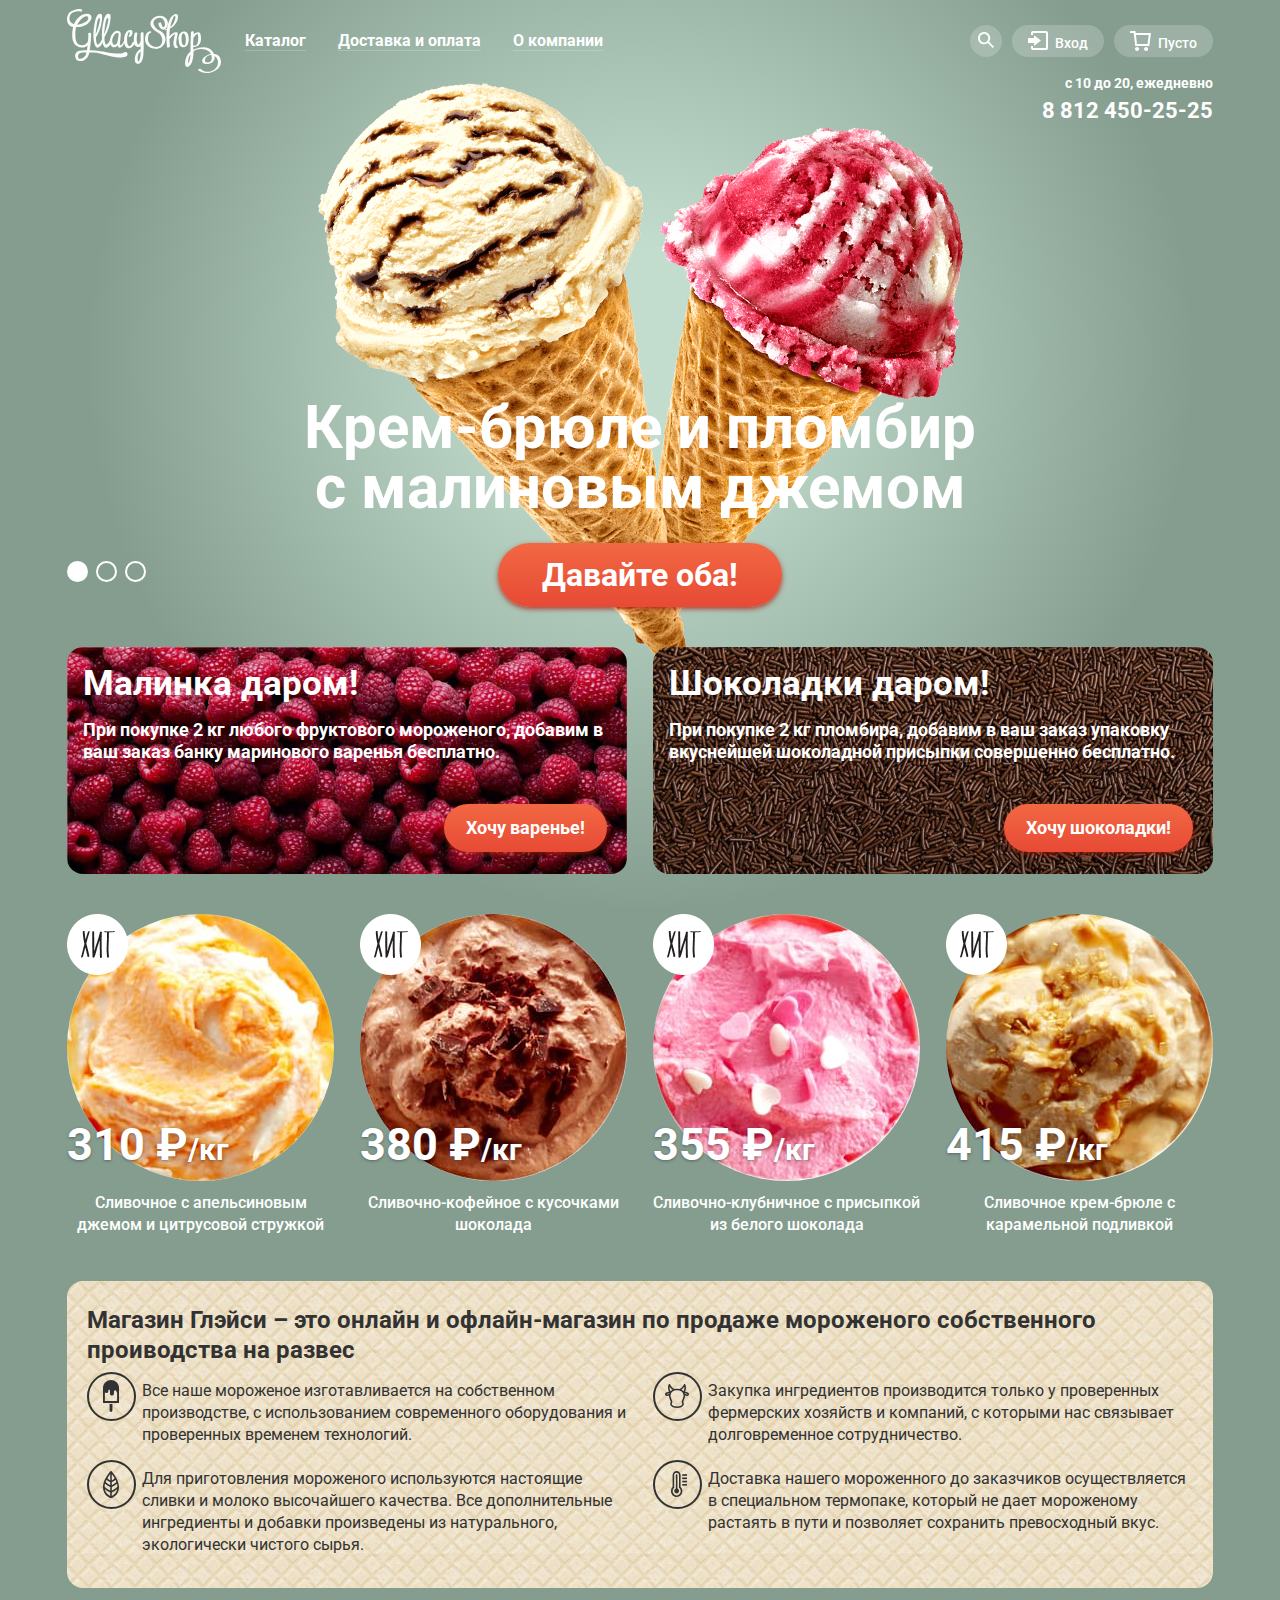
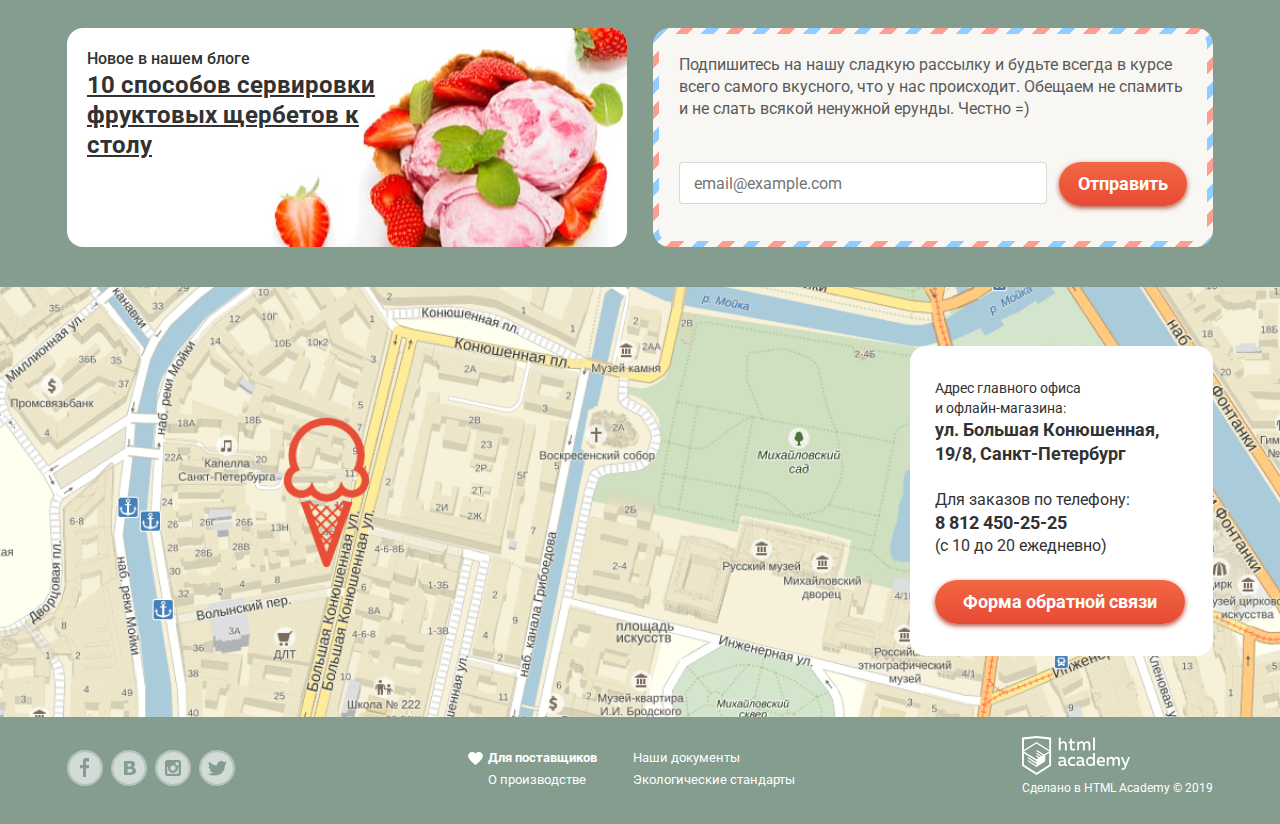
==== index.html @ 74bd1bcd "Добавил карту айфрейм" ====
<!DOCTYPE html>
<html lang="ru">

<head>
    <meta charset="utf-8">
    <title>Интернет-магазин мороженного Gllacy</title>
    <link href="https://fonts.googleapis.com/css2?family=Roboto:wght@400;500;700&display=swap" rel="stylesheet">
    <link rel="stylesheet" href="css/normalize.css">
    <link rel="stylesheet" href="css/style.css">
</head>

<body class="page-body slide-1">
    <div class="container">
        <header class="header">
            <nav class="site-nav">
                <a class="header-logo">
                    <img src="img/logo.svg" width="154" height="64" alt="Логотип GllacyShop">
                </a>
                <ul class="site-nav-list">
                    <li class="site-nav-item site-nav-item-catalog">
                        <a href="" class="site-nav-item-link">Каталог</a>
                        <ul class="site-nav-sublist">
                            <li class="site-nav-sublist-item"><a href="">Новинки</a></li>
                            <li class="site-nav-sublist-item"><a href="cream-ice-cream.html">Сливочное</a></li>
                            <li class="site-nav-sublist-item"><a href="">Щербеты</a></li>
                            <li class="site-nav-sublist-item"><a href="">Фруктовый лед</a></li>
                            <li class="site-nav-sublist-item"><a href="">Мелорин</a></li>
                        </ul>
                    </li>
                    <li class="site-nav-item"><a href="" class="site-nav-item-link">Доставка и оплата</a></li>
                    <li class="site-nav-item"><a href="" class="site-nav-item-link">О компании</a></li>
                </ul>
            </nav>
            <ul class="user-nav">
                <li class="user-nav-item user-nav-item-search">
                    <button aria-label="Поиск" class="user-nav-btn user-nav-btn-search">
                        <svg width="16" height="16" viewBox="0 0 16 16" fill="none" xmlns="http://www.w3.org/2000/svg">
                            <path d="M16 14.6652L11.0785 9.73294C11.9827 8.48188 12.3826 6.93501 12.1984 5.40134C12.0141 3.86767 11.2594 2.4601 10.0848 1.45982C8.91022 0.45954 7.40233 -0.0598191 5.86234 0.00548954C4.32234 0.0707982 2.86363 0.715967 1.77757 1.81212C0.691516 2.90827 0.0580813 4.3747 0.0038002 5.91849C-0.050481 7.46228 0.478388 8.96976 1.48476 10.1398C2.49113 11.3098 3.90092 12.0563 5.43251 12.2301C6.96409 12.4039 8.50472 11.9922 9.74663 11.0772L14.6586 16L16 14.6652ZM6.08152 10.3767C5.24079 10.3767 4.41895 10.1268 3.71991 9.65874C3.02087 9.19063 2.47604 8.5253 2.15431 7.74687C1.83258 6.96844 1.7484 6.11188 1.91241 5.28551C2.07643 4.45913 2.48128 3.70006 3.07576 3.10427C3.67024 2.50849 4.42766 2.10276 5.25223 1.93838C6.0768 1.77401 6.93149 1.85837 7.70822 2.1808C8.48495 2.50324 9.14883 3.04927 9.61591 3.74983C10.083 4.4504 10.3323 5.27404 10.3323 6.11661C10.3298 7.24568 9.88115 8.3278 9.08451 9.12618C8.28788 9.92456 7.20813 10.3742 6.08152 10.3767Z" />
                        </svg>
                    </button>
                    <form action="https://echo.htmlacademy.ru" method="post" class="search-form">
                        <label for="search-form" class="visually-hidden">Поиск</label>
                        <input type="search" name="search-form" id="search-form" placeholder="Крем-брюле">
                    </form>
                </li>
                <li class="user-nav-item user-nav-item-login">
                    <a href="" class="user-nav-btn user-nav-btn-login">
                        <svg width="20" height="20" viewBox="0 0 20 20" fill="none" xmlns="http://www.w3.org/2000/svg">
                            <path d="M6.04 14.88L12.96 9.5L6.04 4.13V7.04H0V11.96H6.04V14.88Z" />
                            <path d="M18 0H5C4.46957 0 3.96086 0.210714 3.58579 0.585786C3.21071 0.960859 3 1.46957 3 2V4H5V2H18V17H5V15H3V17C3 17.5304 3.21071 18.0391 3.58579 18.4142C3.96086 18.7893 4.46957 19 5 19H18C18.5304 19 19.0391 18.7893 19.4142 18.4142C19.7893 18.0391 20 17.5304 20 17V2C20 1.46957 19.7893 0.960859 19.4142 0.585786C19.0391 0.210714 18.5304 0 18 0Z" />
                        </svg>
                        Вход
                    </a>
                    <section class="popup-login">
                        <h2 class="visually-hidden">Вход в личный кабинет</h2>
                        <form action="https://echo.htmlacademy.ru" method="post" class="login-form">
                            <p>
                                <label for="login-login" class="visually-hidden">Введите e-mail</label>
                                <input type="email" name="login-login" id="login-login" placeholder="email@example.com">
                            </p>
                            <p>
                                <label for="login-password" class="visually-hidden">Введите пароль</label>
                                <input type="password" name="login-password" id="login-password" placeholder="&#183;&#183;&#183;&#183;&#183;&#183;">
                            </p>
                            <button type="submit" class="btn popup-login-entry-btn">Войти</button>
                            <div class="popup-login-list">
                                <a href="" class="popup-login-link">Забыли пароль?</a>
                                <a href="" class="popup-login-link">Новая регистрация</a>
                            </div>
                        </form>
                    </section>
                </li>
                <li class="user-nav-item">
                    <a href="" class="user-nav-btn user-nav-btn-cart">
                        <svg width="21" height="20" viewBox="0 0 21 20" fill="none" xmlns="http://www.w3.org/2000/svg">
                            <path d="M5.70345 2L5.46161 0H0V2H3.66795L5.17946 15H19.2869L21 2H5.70345ZM17.5034 13H6.97313L5.96545 4H18.6924L17.5034 13Z" />
                            <path d="M7.03359 20C8.14664 20 9.04894 19.1046 9.04894 18C9.04894 16.8954 8.14664 16 7.03359 16C5.92054 16 5.01823 16.8954 5.01823 18C5.01823 19.1046 5.92054 20 7.03359 20Z" />
                            <path d="M16.1027 20C17.2157 20 18.118 19.1046 18.118 18C18.118 16.8954 17.2157 16 16.1027 16C14.9896 16 14.0873 16.8954 14.0873 18C14.0873 19.1046 14.9896 20 16.1027 20Z" />
                            <path class="cart-filled" d="M5.93506 4.03003L6.97297 13H17.5032L18.6923 4.03003H5.93506Z" fill="#E84D37" />
                        </svg>
                        Пусто
                    </a>
                </li>
            </ul>
            <p class="header-contacts">с 10 до 20, ежедневно<br>
                <a href="tel:+78124502525">8 812 450-25-25</a>
            </p>
        </header>
        <main class="main">
            <section class="slider">
                <h1 class="visually-hidden">Интернет-магазин мороженного Gllacy</h1>
                <ul class="slider-list">
                    <li class="slider-item current">
                        <b class="slider-item-title">Крем-брюле и пломбир с малиновым джемом</b>
                        <a href="" class="btn slider-btn">Давайте оба!</a>
                    </li>
                    <li class="slider-item">
                        <b class="slider-item-title">Шоколадный пломбир и лимонный сорбет</b>
                        <a href="" class="btn slider-btn">Давайте оба!</a>
                    </li>
                    <li class="slider-item">
                        <b class="slider-item-title">Пломбир с помадкой и клубничный щербет</b>
                        <a href="" class="btn slider-btn">Давайте оба!</a>
                    </li>
                </ul>
                <ul class="slider-pagination">
                    <li><button type="button" aria-label="Первый слайд" class=" slider-pagination-btn current"></button></li>
                    <li><button type="button" aria-label="Второй слайд" class=" slider-pagination-btn"></button></li>
                    <li><button type="button" aria-label="Третий слайд" class=" slider-pagination-btn"></button></li>
                </ul>
            </section>
            <section class="promotion">
                <h2 class="visually-hidden">Акции</h2>
                <ul class="promotion-list">
                    <li class="promotion-item">
                        <h3 class="promotion-item-title">Малинка даром!</h3>
                        <p>При покупке 2 кг любого фруктового мороженого, добавим в ваш заказ банку маринового варенья бесплатно.</p>
                        <a href="" class="btn promotion-item-btn">Хочу варенье!</a>
                    </li>
                    <li class="promotion-item">
                        <h3 class="promotion-item-title">Шоколадки даром!</h3>
                        <p>При покупке 2 кг пломбира, добавим в ваш заказ упаковку вкуснейшей шоколадной присыпки совершенно
                            бесплатно.</p>
                        <a href="" class="btn promotion-item-btn">Хочу шоколадки!</a>
                    </li>
                </ul>
            </section>
            <section class="sales-hits">
                <h2 class="visually-hidden">Хиты продаж</h2>
                <ul class="sales-hits-list">
                    <li class="sales-hits-item">
                        <article class="product-card">
                            <a href="" class="product-card-link">
                                <img src="img/item-1.jpg" alt="Мороженое сливочное с апельсиновым джемом и цитрусовой стружкой" width="267" height="267" class="product-card-img">
                            </a>
                            <p class="product-card-price">310 ₽<span>/кг</span></p>
                            <a href="" class="product-card-link">
                                <h3 class="product-card-title">Сливочное с апельсиновым джемом и цитрусовой стружкой</h3>
                            </a>
                            <a href="" class="btn product-card-btn">Быстрый просмотр</a>
                        </article>
                    </li>
                    <li class="sales-hits-item">
                        <article class="product-card">
                            <a href="" class="product-card-link">
                                <img src="img/item-2.jpg" alt="Мороженое cливочно-кофейное с кусочками шоколада" width="267" height="267" class="product-card-img">
                            </a>
                            <p class="product-card-price">380 ₽<span>/кг</span></p>
                            <a href="" class="product-card-link">
                                <h3 class="product-card-title">Сливочно-кофейное с кусочками шоколада</h3>
                            </a>
                            <a href="" class="btn product-card-btn">Быстрый просмотр</a>
                        </article>
                    </li>
                    <li class="sales-hits-item">
                        <article class="product-card">
                            <a href="" class="product-card-link">
                                <img src="img/item-3.jpg" alt="Мороженое Сливочно-клубничное с присыпкой из белого шоколада" width="267" height="267" class="product-card-img">
                            </a>
                            <p class="product-card-price">355 ₽<span>/кг</span></p>
                            <a href="" class="product-card-link">
                                <h3 class="product-card-title">Сливочно-клубничное с присыпкой из белого шоколада</h3>
                            </a>
                            <a href="" class="btn product-card-btn">Быстрый просмотр</a>
                        </article>
                    </li>
                    <li class="sales-hits-item">
                        <article class="product-card">
                            <a href="" class="product-card-link">
                                <img src="img/item-4.jpg" alt="Мороженое Сливочное крем-брюле с карамельной подливкой" width="267" height="267" class="product-card-img">
                            </a>
                            <p class="product-card-price">415 ₽<span>/кг</span></p>
                            <a href="" class="product-card-link">
                                <h3 class="product-card-title">Сливочное крем-брюле с карамельной подливкой</h3>
                            </a>
                            <a href="" class="btn product-card-btn">Быстрый просмотр</a>
                        </article>
                    </li>
                </ul>
            </section>
            <section class="advantages">
                <h2 class="advantages-title">Магазин Глэйси – это онлайн и офлайн-магазин по продаже мороженого собственного проиводства на развес</h2>
                <ul class="advantages-list">
                    <li class="advantages-item">Все наше мороженое изготавливается на собственном производстве, с использованием современного оборудования и
                        проверенных временем технологий.</li>
                    <li class="advantages-item">Закупка ингредиентов производится только у проверенных фермерских хозяйств и компаний, с которыми нас
                        связывает долговременное сотрудничество.</li>
                    <li class="advantages-item">Для приготовления мороженого используются настоящие сливки и молоко высочайшего качества. Все дополнительные
                        ингредиенты и добавки произведены из натурального, экологически чистого сырья.</li>
                    <li class="advantages-item">Доставка нашего мороженного до заказчиков осуществляется в специальном термопаке, который не дает мороженому
                        растаять в пути и позволяет сохранить превосходный вкус.</li>
                </ul>
            </section>
            <div class="index-columns">
                <article class="blog-preview">
                    <b class="blog-preview-new">Новое в нашем блоге</b>
                    <h2 class="blog-preview-title"><a href="" class="blog-preview-link">10 способов сервировки фруктовых щербетов к столу</a></h2>
                </article>
                <div class="subscribe">
                    <h2 class="visually-hidden">Форма подписки на рассылку</h2>
                    <p>Подпишитесь на нашу сладкую рассылку и будьте всегда в курсе всего самого вкусного, что у нас происходит. Обещаем не спамить и не слать всякой ненужной ерунды. Честно =)</p>
                    <form action="https://echo.htmlacademy.ru" method="post" class="subscribe-form">
                        <label aria-label="Введите e-mail">
                            <input type="email" name="subscribe-email" id="subscribe-email" placeholder="email@example.com">
                        </label>
                        <button type="submit" class="btn blog-preview-btn">Отправить</button>
                    </form>
                </div>
            </div>
            <section class="contacts">
                <h2 class="visually-hidden">Адрес и контактные данные</h2>
                <p class="contact-information">
                    Адрес главного офиса<br> и офлайн-магазина:
                    <b class="contact-bold">ул. Большая Конюшенная,<br> 19/8, Санкт-Петербург</b>
                </p>
                <p class="contact-phone-number">
                    Для заказов по телефону:
                    <a href="tel:+78124502525" class="contact-bold contact-information-tel">8 812 450-25-25</a>
                    (с 10 до 20 ежедневно)
                </p>
                <a href="" class="btn feedback-btn">Форма обратной связи</a>
            </section>
            <div class="map">
                <img src="img/map.png" alt="Наш адрес: ул. Большая Конюшенная, 19/8, Санкт-Петербург">
                <iframe src="https://yandex.ru/map-widget/v1/?um=constructor%3Aabe0b54c6a4013b25477e61514167dfbe3c66ac012b718eb6d06e2b5c3ca7144&amp;source=constructor" width="100%" height="430" frameborder="0"></iframe>
            </div>
        </main>
        <footer class="footer">
            <ul class="socials-list">
                <li class="socials-item"><a href="" aria-label="Глейси в Фейсбук" class="socials-item-link-facebook"></a></li>
                <li class="socials-item"><a href="" aria-label="Глейси в Вконтакте" class="socials-item-link-vk"></a></li>
                <li class="socials-item"><a href="" aria-label="Глейси в Инстаграмм" class="socials-item-link-instagram"></a></li>
                <li class="socials-item"><a href="" aria-label="Глейси в Твиттер" class="socials-item-link-twitter"></a></li>
            </ul>
            <ul class="footer-nav-list">
                <li class="footer-nav-item"><a href="" class="footer-nav-item-link">Для поставщиков</a></li>
                <li class="footer-nav-item"><a href="" class="footer-nav-item-link">Наши документы</a></li>
                <li class="footer-nav-item"><a href="" class="footer-nav-item-link">О производстве</a></li>
                <li class="footer-nav-item"><a href="" class="footer-nav-item-link">Экологические стандарты</a></li>
            </ul>
            <p class="copyright">
                <a href="https://htmlacademy.ru/intensive/htmlcss">
                    <img src="img/academy-logo.svg" width="108" height="39" alt="Логотип HTML Academy">
                </a>
                <span>Сделано в <a href="https://htmlacademy.ru/intensive/htmlcss" class="copyright-link">HTML Academy</a> &#169; 2019</span>
            </p>
        </footer>
    </div>

    <section class="feedback-modal">
        <h2 class="feedback-title">Мы обязательно вам ответим!</h2>
        <form action="https://echo.htmlacademy.ru" method="post" class="feedback-form">
            <p>
                <label for="feedback-name" class="visually-hidden">Введите ваше имя</label>
                <input type="text" name="feedback-name" id="feedback-name" placeholder="Имя Фамилия">
            </p>
            <p>
                <label for="feedback-email" class="visually-hidden">Введите ваше имя</label>
                <input type="email" name="feedback-email" id="feedback-email" placeholder="email@example.com">
            </p>
            <p>
                <label for="feedback-message" class="visually-hidden">Напишите сообщение</label>
                <textarea name="feedback-message" id="feedback-message" placeholder="В свободной форме"></textarea>
            </p>
            <button type="submit" class="btn feedback-submit-btn">Отправить</button>
        </form>
        <button type="button" class="close-btn" aria-label="Закрыть"></button>
    </section>
</body>

</html>
---- css/style.css ----
:root {
    --basic-white: #fff;
    --basic-black: #000;

    --text-dark: #323232;
    --text-light-dark: #5A5A5A;
    --text-light: #999999;
    --text-extra-light: #ABABAB;

    --main-btn-light-red: #F26843;
    --main-btn-dark-red: #E74A35;
    --main-btn-shadow: rgba(160, 32, 11, 0.76);
    --main-active-btn-shadow: #942718;

    --advantages-bg: #EDE0C5;
    --popup-bg: #F8F7F4;

    --active-link-light: #FFBC9E;
    --active-link-dark: #E84D37;

    --site-bg-1: #849D8F;
    --site-bg-2: #8996A6;
    --site-bg-3: #9D8B84;

    --bg-white-opacity-2: rgba(255, 255, 255, 0.2);
    --bg-white-opacity-5: rgba(255, 255, 255, 0.5);
    --bg-white-opacity-7: rgba(255, 255, 255, 0.7);
    --bg-white-opacity-8: rgba(255, 255, 255, 0.8);
    --bg-black-opacity-07: rgba(0, 0, 0, 0.07);
    --bg-black-opacity-4: rgba(0, 0, 0, 0.4);

    --price-shadow: rgba(49, 50, 53, 0.5);
    --active-class-shadow: #696969;

    --input-outline-basic: rgba(178, 178, 178, 0.52);
    --input-outline-focus: rgba(46, 136, 228, 0.52);
}

body {
    min-width: 1200px;
    margin: 0;
    padding: 0;

    font-family: 'Roboto', Arial, sans-serif;
    font-size: 16px;
    line-height: 22px;
    color: var(--basic-white);
}

html {
    overflow-y: scroll;
    overflow-x: hidden;
}

a {
    text-decoration: none;
}

img {
    max-width: 100%;
    height: auto;
}

.visually-hidden {
    position: absolute;
    width: 1px;
    height: 1px;
    margin: -1px;
    border: 0;
    padding: 0;
    white-space: nowrap;
    clip-path: inset(100%);
    clip: rect(0 0 0 0);
    overflow: hidden;
}

.btn {
    font: inherit;
    color: var(--basic-white);
    font-weight: 700;

    background: linear-gradient(var(--main-btn-light-red), var(--main-btn-dark-red));
    box-shadow: 0 2px 5px 0 var(--main-btn-shadow);
    border: none;

    display: inline-block;
    vertical-align: middle;
}

.btn:hover,
.btn:focus {
    background: linear-gradient(var(--bg-white-opacity-2), var(--bg-white-opacity-2)), linear-gradient(var(--main-btn-light-red), var(--main-btn-dark-red));
}

.btn:active {
    background: linear-gradient(var(--bg-black-opacity-07), var(--bg-black-opacity-07)), linear-gradient(var(--main-btn-light-red), var(--main-btn-dark-red));
    box-shadow: inset 0px 2px 2px var(--main-active-btn-shadow);
}

.breadcrumbs-list {
    list-style: none;

    margin: 0;
    margin-top: -30px;
    padding: 0;
}

.breadcrumbs-item {
    display: inline-block;
    vertical-align: middle;

    margin-right: 19px;

    position: relative;
}

.breadcrumbs-item::after {
    position: absolute;
    content: "";
    width: 6px;
    height: 6px;
    display: block;
    background-image: url("../img/dubble-arrow.svg");
    right: -15px;
    top: calc(50% - 2px)
}

.breadcrumbs-item:last-child::after {
    display: none
}

.breadcrumbs-item a {
    color: var(--basic-white);
    font-size: 14px;
    line-height: 16px;
}

.breadcrumbs-item a:hover,
.breadcrumbs-item a:focus {
    color: var(--active-link-light);
}

.breadcrumbs-item a:not([href]) {
    cursor: default;
    color: var(--basic-white);
}

.page-body {
    background-color: var(--site-bg-1);
    background-repeat: no-repeat;
    background-position: center 83px, center top;
}

.page-body.slide-1 {
    background-image: url("../img/icecream-slider-1.png"), radial-gradient(circle 554px at center 358px, rgba(215, 242, 227, 0.75) 108px, transparent);
    background-color: var(--site-bg-1);
}

.page-body.slide-2 {
    background-image: url("../img/icecream-slider-2.png"), radial-gradient(circle 554px at center 358px, rgba(215, 242, 227, 0.75) 108px, transparent);
    background-color: var(--site-bg-2);
}

.page-body.slide-3 {
    background-image: url("../img/icecream-slider-3.png"), radial-gradient(circle 554px at center 358px, rgba(215, 242, 227, 0.75) 108px, transparent);
    background-color: var(--site-bg-3);
}

.container {
    width: 1146px;
    margin: 0 auto;
    padding: 0 27px;
}


.index-columns {
    display: flex;
    justify-content: space-between;

    margin-bottom: 40px;
}



.header {
    display: grid;
    grid-template-columns: 267px 267px 267px 267px;
    column-gap: 26px;

    margin-top: 9px;
}

.header-logo {
    width: 154px;
    height: 64px;
    margin-right: 10px;
}

.site-nav {
    grid-column: 1/4;

    display: flex;
    align-items: center;
}

.site-nav-list,
.site-nav-sublist {
    list-style: none;

    margin: 0;
    padding: 0;
}

.site-nav-list {
    display: flex;
    flex-wrap: wrap;
    max-width: 600px;

    line-height: 18px;
}

.site-nav-sublist {
    display: none;

    position: absolute;
    top: calc(100% + 6px);
    left: -5px;
    z-index: 1;
    border-radius: 4px;

    color: var(--text-dark);
    font-size: 14px;
    line-height: 16px;

    background-color: var(--basic-white);
    box-shadow: 0 20px 20px 0 var(--bg-black-opacity-4);

    overflow: hidden;
}

.site-nav-item-catalog {
    position: relative;
}

.site-nav-item-catalog::after {
    display: block;
    width: 100%;
    height: 7px;
    content: "";
    background-color: transparent;
    position: absolute;
}

.site-nav-item-catalog:hover .site-nav-sublist,
.site-nav-item-catalog:focus-within .site-nav-sublist {
    display: block;
}

.site-nav-sublist:hover {
    display: block;
}

.site-nav-item {
    margin-right: 4px;

    position: relative;
}

.site-nav-item-link {
    color: var(--basic-white);
    font-weight: 700;

    display: inline-block;
    vertical-align: middle;

    padding: 6px 14px;
    border-radius: 26px;

    position: relative;
}

.site-nav-item-link::after {
    display: inline-block;
    content: "";
    height: 1px;
    width: calc(100% - 28px);
    position: absolute;
    background-color: var(--bg-white-opacity-2);
    left: 14px;
    bottom: 5px;
}

.site-nav-item-link:hover,
.site-nav-item-link:focus {
    color: var(--text-dark);

    background-color: var(--basic-white);
}

.site-nav-item-link:active {
    background-color: var(--basic-white);

    color: var(--text-dark);

    box-shadow: inset 0 2px 1px var(--active-class-shadow);
}

.site-nav-item-link.current {
    color: var(--basic-white);

    background-color: #D07058;
}

.site-nav-item-link.current::after {
    display: none;
}

.site-nav-sublist-item {
    padding: 0 20px;
}

.site-nav-sublist-item a {
    color: var(--text-dark);

    display: inline-block;
    vertical-align: middle;

    padding: 10px 0;

    white-space: nowrap;

}

.site-nav-sublist-item:hover,
.site-nav-sublist-item:focus {
    background-color: #FBDED7
}

.site-nav-sublist-item:active {
    background-color: #F6B5A5
}

.site-nav-sublist-item:nth-child(1) {
    line-height: 18px;
    font-weight: 700;
    margin-bottom: 1px;

    position: relative;
}

.site-nav-sublist-item:nth-child(1)::after {
    display: block;
    content: "";
    height: 1px;
    position: absolute;
    background-color: rgba(50, 50, 50, 0.2);
    bottom: -1px;
    left: 6px;
    right: 9px;
}

.user-nav {
    display: flex;
    justify-content: flex-end;
    flex-wrap: wrap;
    align-items: center;

    list-style: none;

    margin: 0;
    padding: 0;
}

.user-nav-btn {
    display: inline-block;
    vertical-align: middle;

    color: var(--basic-white);
    font-weight: 500;
    font-size: 14px;
    line-height: 16px;

    background-color: var(--bg-white-opacity-2);
}

.user-nav-item {
    position: relative;

    margin-right: 10px;
}

.user-nav-item:last-child {
    margin-right: 0;
}

.user-nav-item>a {
    padding-top: 6px;
    padding-bottom: 6px;
    padding-right: 16px;
    padding-left: 16px;
    border-radius: 20px;
}

.user-nav-btn:hover,
.user-nav-btn:focus {
    color: var(--text-dark);

    background-color: var(--basic-white);
}

.user-nav-btn-search {
    width: 32px;
    height: 32px;
    border: none;
    border-radius: 50%;
    cursor: pointer;
}

.user-nav-btn-search svg {
    fill: var(--basic-white);
}

.user-nav-btn-search:hover svg,
.user-nav-btn-search:focus svg {
    fill: var(--basic-dark);
}

.user-nav-btn-login {
    display: flex;
    align-items: flex-end;
}

.user-nav-btn-login svg {
    fill: var(--basic-white);
    margin-right: 7px;
}

.user-nav-btn-login:hover svg,
.user-nav-btn-login:focus svg {
    fill: var(--basic-dark);
}

.user-nav-btn-cart {
    display: flex;
    align-items: flex-end;
}

.user-nav-btn-cart svg {
    fill: var(--basic-white);
    margin-right: 7px;
}

.user-nav-btn-cart.filled svg {
    fill: var(--basic-dark);
    margin-right: 7px;
}

.user-nav-btn-cart:hover svg,
.user-nav-btn-cart:focus svg {
    fill: var(--basic-dark);
}

.search-form,
.popup-login {
    position: absolute;

    color: var(--text-dark);

    background-color: var(--popup-bg);
    box-shadow: 0px 20px 20px var(--bg-black-opacity-4);

    border-radius: 4px;

    right: 0;
    top: calc(100% + 4px);

    display: none;
    z-index: 3;
}

.search-form:hover,
.popup-login:hover {
    display: block;
}


.user-nav-item-search:hover .search-form,
.user-nav-item-search:focus-within .search-form,
.user-nav-item-login:hover .popup-login,
.user-nav-item-login:focus-within .popup-login {
    display: block;
}

.user-nav-item-search::after,
.user-nav-item-login::after {
    display: block;
    width: 100%;
    height: 7px;
    content: "";
    background-color: transparent;
    position: absolute;
}

.search-form {
    padding: 20px 15px;
}

.popup-login {
    padding: 20px;
    z-index: 3;

    padding-top: 20px;
    padding-right: 17px;
    padding-bottom: 22px;
    padding-left: 19px;
}

.popup-login p {
    margin: 0;
    margin-bottom: 20px;
    padding: 0;
}

.search-form input,
.popup-login input {
    font: inherit;
    color: var(--text-dark);
    font-size: 14px;
    line-height: 16px;
    text-indent: 15px;

    border: none;
    border-radius: 4px;
    padding: 0;

    outline: none;

    box-shadow: inset 0 0 0 1px var(--input-outline-basic);
}

.search-form input:hover,
.popup-login input:hover {
    box-shadow: inset 0 0 0 2px var(--input-outline-basic);
}

.search-form input:focus,
.popup-login input:focus {
    box-shadow: inset 0 0 0 2px var(--input-outline-focus);
}

.search-form input {
    width: 311px;
    height: 42px;
}

.login-form {
    display: flex;
    flex-wrap: wrap;
    width: 240px;
}

.popup-login input {
    width: 239px;
    height: 42px;
}

.popup-login-link {
    color: var(--text-dark);
    font-size: 13px;
    line-height: 15px;
    text-decoration: underline;
}

.popup-login-link:hover,
.popup-login-link:active,
.popup-login-link:focus {
    color: var(--active-link-dark);
}

.popup-login-entry-btn {
    font-size: 18px;
    line-height: 16px;

    padding: 14px 25px;
    border-radius: 26px;
}

.popup-login-list {
    margin-left: auto;
    align-self: center
}

.popup-login-list a {
    padding: 3px 0;
    display: block;
}

.header-contacts {
    margin: 0;

    font-size: 14px;
    line-height: 16px;
    font-weight: 700;
    text-align: end;

    grid-column: 4/5;

    margin-top: 2px;
    z-index: 1;
}

.header-contacts a {
    display: inline-block;
    vertical-align: middle;
    color: var(--basic-white);
    font-size: 22px;
    line-height: 24px;

    margin-top: 8px;
}

.header-contacts a:hover,
.header-contacts a:active,
.popup-login-link:focus {
    color: var(--active-link-light);
}

.main {
    position: relative;
}

.slider {
    position: relative;
    padding-top: 275px;

    margin-bottom: 40px;
}

.slider-list,
.slider-pagination {
    list-style: none;

    margin: 0;
    padding: 0;
}

.slider-list {
    text-align: center;
}

.slider-item {
    display: none;
    width: 672px;
    margin: 0 auto;
}

.slider-item.current {
    display: block;
}


.slider-item-title {
    font-size: 60px;
    line-height: 60px;
    font-weight: 700;
    text-align: center;
}

.slider-btn {
    font-size: 32px;
    line-height: 44px;

    padding: 10px 44px;
    border-radius: 70px;

    margin-top: 25px;
}


.slider-pagination {
    display: flex;

    position: absolute;
    bottom: 21px;
    left: 0;
    z-index: 5;

    display: flex;
    width: 79px;
    justify-content: space-between;
}

.slider-pagination-btn {
    padding: 0;
    width: 21px;
    height: 21px;
    background-color: transparent;
    border: 2px solid #ffffff;
    border-radius: 50%;
}

.slider-pagination-btn:not(.current) {
    cursor: pointer;
}

.slider-pagination-btn.current {
    background-color: #ffffff;
}


.promotion {
    margin-bottom: 40px;
}

.promotion-list {
    list-style: none;

    display: flex;
    flex-wrap: wrap;
    justify-content: space-between;
    margin: 0;
    padding: 0;
}

.promotion-item {
    box-sizing: border-box;
    flex-basis: 560px;
    padding: 16px;
    padding-right: 20px;
    border-radius: 16px;
    display: flex;
    flex-direction: column;
}

.promotion-item:nth-child(1) {
    color: var(--basic-white);

    background-color: #4E0D1D;
    background-image: url("../img/raspberry-bg.jpg");
    background-size: cover;
}

.promotion-item:nth-child(2) {
    color: var(--basic-white);

    background-color: #3A2217;
    background-image: url("../img/chocolate-bg.jpg");
    background-size: cover
}

.promotion-item-title {
    font-size: 35px;
    line-height: 41px;
    font-weight: 700;
    margin: 0;
    padding: 0;
    margin-bottom: 15px;
}

.promotion-item p {
    font-size: 18px;
    font-weight: 700;
    margin: 0;
    padding: 0;
}

.promotion-item-btn {
    font-size: 18px;
    line-height: 24px;
    font-weight: 700;

    margin-left: auto;
    margin-top: 41px;
    margin-bottom: 6px;

    padding: 12px 22px;
    border-radius: 70px;
}

.sales-hits {
    margin-bottom: 35px;
}

.sales-hits-list {
    list-style: none;

    margin: 0;
    padding: 0;

    display: grid;
    grid-template-columns: 1fr 1fr 1fr 1fr;
    column-gap: 26px;
}

.sales-hits-item .product-card::after {
    content: "";
    display: block;
    width: 61px;
    height: 61px;
    position: absolute;
    background-image: url("../img/hit.png");
    top: 0;
    left: 0;
}

.advantages {
    color: var(--text-dark);

    background-color: var(--advantages-bg);
    background-image: url("../img/pattern.png");

    margin-bottom: 40px;

    padding: 0 20px;
    padding-top: 24px;
    box-sizing: border-box;
    border-radius: 16px;
}

.advantages-title {
    font-size: 24px;
    line-height: 30px;

    margin: 0;
    margin-bottom: 5px;
}

.advantages-list {
    display: flex;
    flex-wrap: wrap;
    justify-content: space-between;

    list-style: none;

    margin: 0;
    padding: 0;
    padding-bottom: 20px;
}

.advantages-item {
    flex-basis: calc(540px - 55px);

    margin-bottom: 12px;
    padding-left: 55px;
    padding-top: 10px;

    background-repeat: no-repeat;
    background-size: 49px 49px;
    background-position: 0 2px;
}

.advantages-item:nth-child(1) {
    background-image: url("../img/icecream.svg");
}

.advantages-item:nth-child(2) {
    background-image: url("../img/cow.svg");
}

.advantages-item:nth-child(3) {
    background-image: url("../img/leaf.svg");
}

.advantages-item:nth-child(4) {
    background-image: url("../img/thermometer.svg");
}

.blog-preview {
    flex-basis: 560px;
    box-sizing: border-box;

    color: var(--text-dark);

    background-color: var(--basic-white);
    background-image: url("../img/strawberry-bg.jpg");
    background-repeat: no-repeat;
    background-position: center;

    padding: 20px;
    border-radius: 16px;
}

.blog-preview-new {
    font-weight: 500;
}

.blog-preview-link {
    color: var(--text-dark);
    font-size: 24px;
    line-height: 30px;
    font-weight: 700;
    text-decoration: underline;

}

.blog-preview-link:hover,
.blog-preview-link:active,
.blog-preview-link:focus {
    color: var(--active-link-dark);
}

.blog-preview-title {
    margin: 0;
    width: 60%;
}

.subscribe {
    flex-basis: 560px;
    box-sizing: border-box;

    padding: 6px;
    border-radius: 16px;
    color: var(--text-light-dark);
    background-image: linear-gradient(#F8F7F4, #F8F7F4),
        repeating-linear-gradient(-45deg,
            #92cdff 0, #92cdff 9px,
            #f8f7f4 9px, #f8f7f4 18px,
            #fe9e90 18px, #fe9e90 27px,
            #f8f7f4 27px, #f8f7f4 36px);
    background-clip: content-box, padding-box;
}

.subscribe p {
    margin-top: 20px;
    margin-left: 20px;
    margin-right: 16px;
    margin-bottom: 42px;
}

.subscribe-form {
    margin-left: 20px;
    margin-bottom: 35px;

    display: flex;
    justify-content: space-between;
}

.subscribe-form input {
    font: inherit;
    color: var(--text-dark);
    line-height: 24px;
    text-indent: 15px;

    width: 368px;
    height: 42px;

    border: none;
    border-radius: 4px;
    padding: 0;

    outline: none;

    box-shadow: inset 0 0 0 1px var(--input-outline-basic);
}

.subscribe-form input:hover {
    box-shadow: inset 0 0 0 2px var(--input-outline-basic);
}

.subscribe-form input:focus {
    box-shadow: inset 0 0 0 2px var(--input-outline-focus);
}


.blog-preview-btn {
    margin-right: 20px;
    padding: 10px 19px;
    border-radius: 70px;
    font-size: 18px;
    line-height: 24px;
}

.contacts {
    color: var(--text-dark);

    background-color: var(--basic-white);

    position: absolute;
    z-index: 3;
    right: 0;
    bottom: 67px;
    width: 253px;
    padding: 32px 25px;
    border-radius: 16px;
}

.contact-information {
    font-size: 14px;
    line-height: 20px;
    margin: 0;
}

.contact-bold {
    font-size: 18px;
    line-height: 24px;
    font-weight: 700;

    display: inline-block;
    vertical-align: middle;
    width: 100%;
}

.contacts p {
    margin: 0;
    margin-bottom: 23px;
}

.contact-information-tel {
    color: var(--text-dark);
}

.contact-information-tel:hover,
.contact-information-tel:active,
.contact-information-tel:focus {
    color: var(--active-link-light);
}

.contacts .feedback-btn {
    font-size: 18px;
    line-height: 24px;
    font-weight: 700;

    padding: 10px 28px;
    border-radius: 70px;
}

.map {
    position: relative;
    width: 100vw;
    left: calc(-50vw + 50%);
}

.map img {
    width: 100%;
    object-fit: cover;
    height: 430px;
}

.map iframe {
    position: absolute;
    top: 0;
    z-index: 1;
}


.footer {
    padding-top: 13px;
    padding-bottom: 25px;
    display: flex;
    justify-content: space-between;
}

.socials-list,
.footer-nav-list {
    list-style: none;

    margin: 0;
    padding: 0;
}

.socials-list {
    display: flex;
    align-items: center;
    flex-wrap: wrap;
}

.socials-item a {
    display: inline-block;
    vertical-align: middle;
    width: 32px;
    height: 32px;
    margin-right: 8px;

    border: 2px solid var(--bg-white-opacity-5);
    border-radius: 50%;

    background-repeat: no-repeat;
    background-position: center;
    opacity: 0.8;
}

.socials-item a:hover,
.socials-item a:focus {
    opacity: 1;
}

.socials-item a:active {
    border: 2px solid var(--bg-white-opacity-7);
    opacity: 1;
}

.socials-item-link-facebook {
    background-image: url("../img/facebook.svg")
}

.socials-item-link-vk {
    background-image: url("../img/vk.svg")
}

.socials-item-link-instagram {
    background-image: url("../img/instagram.svg")
}

.socials-item-link-twitter {
    background-image: url("../img/twitter.svg")
}

.footer-nav-list {
    display: flex;
    flex-wrap: wrap;
    max-width: 330px;
    align-items: center;
    align-self: center;
    margin-left: 40px;
}

.footer-nav-item {
    width: 50%;
    position: relative;
}

.footer-nav-item:nth-child(2n) {
    margin-left: -20px;
}

.footer-nav-item-link {
    font-size: 13px;
    line-height: 18px;
    color: inherit;
}

.footer-nav-item-link {
    white-space: nowrap;
}

.footer-nav-item-link:hover,
.footer-nav-item-link:active,
.footer-nav-item-link:focus {
    color: var(--active-link-light)
}

.footer-nav-item:first-child {
    font-weight: 700;
}

.footer-nav-item:first-child::before {
    content: "";
    display: block;
    width: 15px;
    height: 13px;
    position: absolute;

    top: 6px;
    left: -20px;


    background-image: url("../img/heart.svg");
    background-position: center left;
    background-repeat: no-repeat;
}

.copyright {
    margin: 0;

    font-size: 12px;
    justify-self: end;

    display: flex;
    flex-direction: column;
}

.copyright-link {
    font: inherit;
    color: var(--basic-white);
}

.copyright-link:hover,
.copyright-link:active,
.copyright-link:focus {
    color: var(--active-link-light);
}

.copyright span {
    margin-top: -5px;
}

.feedback-modal {
    color: var(--text-dark);

    background-color: var(--popup-bg);

    width: 480px;

    position: fixed;

    top: 200px;
    left: 50%;
    transform: translateX(-50%);

    box-sizing: border-box;

    padding: 25px;

    border-radius: 6px;
    display: none;
}


.feedback-form {
    display: flex;
    flex-direction: column;
}

.feedback-title {
    font-size: 24px;
    line-height: 28px;
    font-weight: 500;

    margin: 0;
    padding: 0;
    margin-bottom: 20px;
}

.feedback-form p {
    margin: 0;
    margin-bottom: 20px;

}

.feedback-form input,
.feedback-form textarea {
    font: inherit;
    color: var(--text-dark);

    line-height: 20px;

    border: none;
    border-radius: 4px;
    padding: 12px 0;
    text-indent: 14px;

    outline: none;

    box-shadow: inset 0 0 0 1px var(--input-outline-basic);
}

.feedback-form input:hover,
.feedback-form textarea:hover {
    box-shadow: inset 0 0 0 2px var(--input-outline-basic);
}

.feedback-form input:focus,
.feedback-form textarea:focus {
    box-shadow: inset 0 0 0 2px var(--input-outline-focus);
}

.feedback-form input {
    width: 267px;
}

.feedback-form textarea {
    width: 100%;
    height: 154px;
    resize: none;
}

.feedback-submit-btn {
    font-size: 18px;
    line-height: 24px;

    padding: 10px 24px;

    border-radius: 70px;
    align-self: flex-end;
}

.feedback-modal .close-btn {
    position: absolute;
    top: 15px;
    right: 15px;
    width: 18px;
    height: 18px;
    background-color: transparent;
    border: none;
    z-index: 5;
    cursor: pointer;
}

.feedback-modal .close-btn::before,
.feedback-modal .close-btn::after {
    position: absolute;

    content: "";
    height: 100%;
    width: 2px;
    background-color: #333;
    top: 0;
    left: 8px;
}

.feedback-modal .close-btn:before {
    transform: rotate(45deg);
}

.feedback-modal .close-btn:after {
    transform: rotate(-45deg);
}

.products-filter {
    margin-bottom: 30px;
}

.products-filter fieldset {
    border: none;
    padding: 0;
    margin-bottom: 13px;
}

.products-filter legend {
    margin-left: 15px;
    margin-bottom: 6px;
    font-weight: 500;
}

.sorting-field {
    flex-basis: 196px;
}

.price-field {
    flex-basis: 218px;
}

.range-controls {
    position: relative;
    height: 18px;
    padding-top: 18px;
    padding-right: 20px;
    padding-left: 20px;
    background-color: var(--bg-white-opacity-2);
    border-radius: 20px;
}

.range-controls .scale {
    position: relative;
    height: 2px;
    background: #d7dcde;
}

.range-controls .bar {
    position: absolute;
    left: 33px;
    width: 50%;
    height: 2px;
    background: var(--basic-white);
}

.range-controls .toggle {
    position: absolute;
    top: 9px;
    left: 0;
    width: 4px;
    height: 4px;
    padding: 0;
    border: 8px solid #ffffff;
    background-color: #ababab;
    border-radius: 50%;
    box-shadow: 0 2px 1px 0 #cfcfcf;
    cursor: pointer;
}

.range-controls .toggle-min {
    left: 33px;
}

.range-controls .toggle-max {
    left: 130px;
}

.fat-field {
    flex-basis: 425px;
}

.fillers-field {
    flex-basis: 711px;
}

.products-filter select,
.products-filter label {
    font: inherit;
    font-size: 16px;
    line-height: 18px;
    font-weight: 500;
    color: var(--basic-white);
}

.products-filter select {
    padding: 9px 15px;

    background: var(--bg-white-opacity-2);

    border-radius: 20px;
    border: none;

    -webkit-appearance: none;
    -moz-appearance: none;
    appearance: none;

    padding-right: 35px;

    background-image: url("../img/select-arrow.svg");
    background-repeat: no-repeat;
    background-position: center right 15px;
}

.products-filter select:hover {
    background-image: url("../img/select-arrow-black.svg");
}


.products-filter label {
    padding-left: 33px;
    position: relative;
}

.fat-field-list label::before {
    content: "";
    display: block;
    width: 16px;
    height: 16px;
    border: 3px solid var(--bg-white-opacity-8);
    border-radius: 50%;
    position: absolute;
    top: -1px;
}

.fat-field-list input:checked+label::after {
    content: "";
    display: block;
    width: 0px;
    height: 0px;
    border: 4px solid var(--bg-white-opacity-8);
    border-radius: 50%;
    position: absolute;
    top: 6px;
    left: 7px;
}

.fat-field-list input:focus+label::before {
    outline: 2px solid #6997C6;
}


.fillers-field-list label::before {
    content: "";
    display: block;
    width: 17px;
    height: 16px;
    border: 2px solid var(--bg-white-opacity-8);
    border-radius: 3px;
    position: absolute;
    top: 2px;
}

.fillers-field-list input:checked+label::before {
    display: none;
}

.fillers-field-list input:checked+label::after {
    content: "";
    display: block;
    width: 24px;
    height: 20px;
    background-image: url("../img/checkbox-checked.svg");
    background-position: center;
    background-repeat: no-repeat;
    position: absolute;
    top: 2px;
    left: 0px;
}

.fillers-field-list input:focus+label::after,
.fillers-field-list input:focus+label::before {
    outline: 2px solid #6997C6;
}

.products-filter select:hover,
.products-filter label:hover {
    color: var(--text-dark);
}

.products-filter .sorting-field-title,
.products-filter .fat-field-title,
.products-filter .fillers-field-title,
.products-filter .price-field-title {
    font-size: 14px;
    line-height: 16px;
    font-weight: 500;
}

.fat-field-list,
.fillers-field-list {
    display: flex;
    flex-wrap: wrap;
    justify-content: space-between;

    list-style: none;

    margin: 0;
    padding: 7px 15px;

    border-radius: 20px;

    background: var(--bg-white-opacity-2);
}

.fillers-field-list {
    margin-top: 2px;
    padding-right: 21px;
}

.products-filter-btn {
    color: var(--basic-white);
    font: inherit;
    font-size: 16px;
    line-height: 18px;
    font-weight: 500;

    background: var(--bg-white-opacity-2);
    border: 2px solid var(--basic-white);

    padding: 7px 27px;
    margin-bottom: 12px;
    border-radius: 20px;
}

.products-filter-btn:hover,
.products-filter-btn:focus {
    color: var(--text-dark);

    background-color: var(--basic-white);
}

.products-filter-btn:active {
    background-color: var(--basic-white);

    box-shadow: inset 0 2px 1px var(--active-class-shadow);
}

.products-filter-form {
    display: flex;
    flex-wrap: wrap;
    justify-content: space-between;
    max-width: 870px;
    align-items: flex-end;
}

.cart {
    color: var(--text-dark);
    font-size: 13px;
    line-height: 16px;

    background-color: var(--popup-bg);
    box-shadow: 0px 20px 20px var(--bg-black-opacity-4);

    position: absolute;
    right: 0;
    top: calc(100% + 4px);

    border-radius: 4px;
    z-index: 3;

    padding: 21px 14px;

    width: 540px;

    text-align: end;

    display: none;
}


.user-nav-btn-cart.filled {
    color: var(--text-dark);

    background-color: var(--basic-white);
}

.cart-filled {
    display: none;
}

.user-nav-btn-cart.filled .cart-filled {
    display: block;
}



.user-nav-item-cart.filled::after {
    display: block;
    width: 100%;
    height: 7px;
    content: "";
    background-color: transparent;
    position: absolute;
}

.cart:hover {
    display: block;
}

.user-nav-item-cart:hover .cart,
.user-nav-item-cart:focus-within .cart {
    display: block
}

.cart-table {
    width: 100%;
}

.cart-table-row {
    display: flex;
    justify-content: space-between;
    align-items: center;
    width: 100%;
    padding-bottom: 20px;
}

.cart-table td {
    display: inline-block;
    vertical-align: middle;
}

.cart-table-row:last-child {
    border-bottom: 1px solid #CACAC7;
}

.cart-table-row .delete-btn {
    width: 15px;
    height: 15px;
    margin-right: 9px;
    background-image: url("../img/cross.svg");
    background-repeat: no-repeat;
    background-position: center;
}

.cart-item-img {
    margin-right: 13px;
}

.cart-item-name {
    margin-right: 30px;
}

.cart-item-price {
    margin-right: 26px;
}

.cart-item-total {
    margin-right: 20px;
}

.cart-price span {
    color: var(--text-extra-light);
}

.cart-item-img img {
    border-radius: 50%;
}

.cart-total {
    color: var(--text-dark);
    font-size: 15px;
    line-height: 16px;
    font-weight: 700;
    display: block;
    text-align: end;
    margin-top: 15px;
}

.cart-btn {
    font-size: 18px;
    line-height: 16px;

    padding: 13px 15px;

    border-radius: 26px;

    text-align: end;

    margin-top: 15px;
}

.page-title {
    margin: 0;
    margin-top: 1px;
    margin-bottom: 26px;
    font-size: 35px;
    line-height: 41px;
}

.products {
    position: relative;
}

.products-list {
    list-style: none;

    margin: 0;
    margin-bottom: 43px;
    padding: 0;
    display: grid;
    grid-template-columns: 1fr 1fr 1fr 1fr;
    column-gap: 26px;
}

.products-list .product-card {
    margin-bottom: 27px;
}

.product-card {
    text-align: center;
    position: relative;
}

.product-card:hover {
    z-index: 1;
}

.product-card:hover::before {
    position: absolute;
    content: "";
    display: block;
    background-color: var(--bg-white-opacity-2);
    width: calc(100% + 26px);
    height: calc(100% + 70px);
    margin-left: -13px;
    margin-top: -6px;
    border-radius: 4px;
    z-index: -1;
}

.product-card-link {
    color: var(--basic-white);
}

.product-card-img {
    border-radius: 50%;
}

.product-card-title {
    font-size: 16px;
    text-align: center;
    font-weight: 500;
    margin: 0;
    padding: 25px 0;
    padding-bottom: 10px;
}

.product-card-price {
    margin: 0;
    margin-top: -65px;

    font-size: 45px;
    line-height: 45px;
    font-weight: 700;
    text-shadow: 0px 1px 3px var(--price-shadow);
    text-align: left;
}

.product-card-price span {
    font-size: 30px;
    line-height: 35px;
}

.product-card-btn {
    font-size: 18px;
    line-height: 24px;

    padding: 10px 16px;

    border-radius: 50px;

    display: none;

    position: absolute;
    transform: translateX(-50%);
    left: 50%;
    white-space: nowrap;
}

.product-card:hover .product-card-btn,
.product-card:focus-within .product-card-btn {
    display: block;
}

.catalog-pagination-list {
    list-style: none;

    margin: 0;
    padding: 0;
    display: flex;
    justify-content: flex-end;

    padding-bottom: 26px;
    border-bottom: 1px solid var(--bg-white-opacity-2);
}

.catalog-pagination-list li {
    text-align: center;
    margin-right: 4px;
}

.arrow-left {
    width: 26px;
    height: 26px;
    background-image: url("../img/icon-left-small.svg");
    background-repeat: no-repeat;
    background-position: center;
    display: inline-block;
}

.arrow-right {
    width: 26px;
    height: 26px;
    background-image: url("../img/icon-right-small.svg");
    background-repeat: no-repeat;
    background-position: center;
    margin-right: -11px;
    display: inline-block;
}

.catalog-pagination-item-link {
    color: var(--basic-white);
    line-height: 26px;
    font-weight: 500;
    border-radius: 50%;

    display: inline-block;
    width: 26px;
    height: 26px;
}

.catalog-pagination-item-link:hover,
.catalog-pagination-item-link:focus {
    background-color: var(--bg-white-opacity-2)
}

.catalog-pagination-item-link:active,
.catalog-pagination-item-link:not([href]) {
    color: var(--text-dark);

    background-color: var(--basic-white);
}
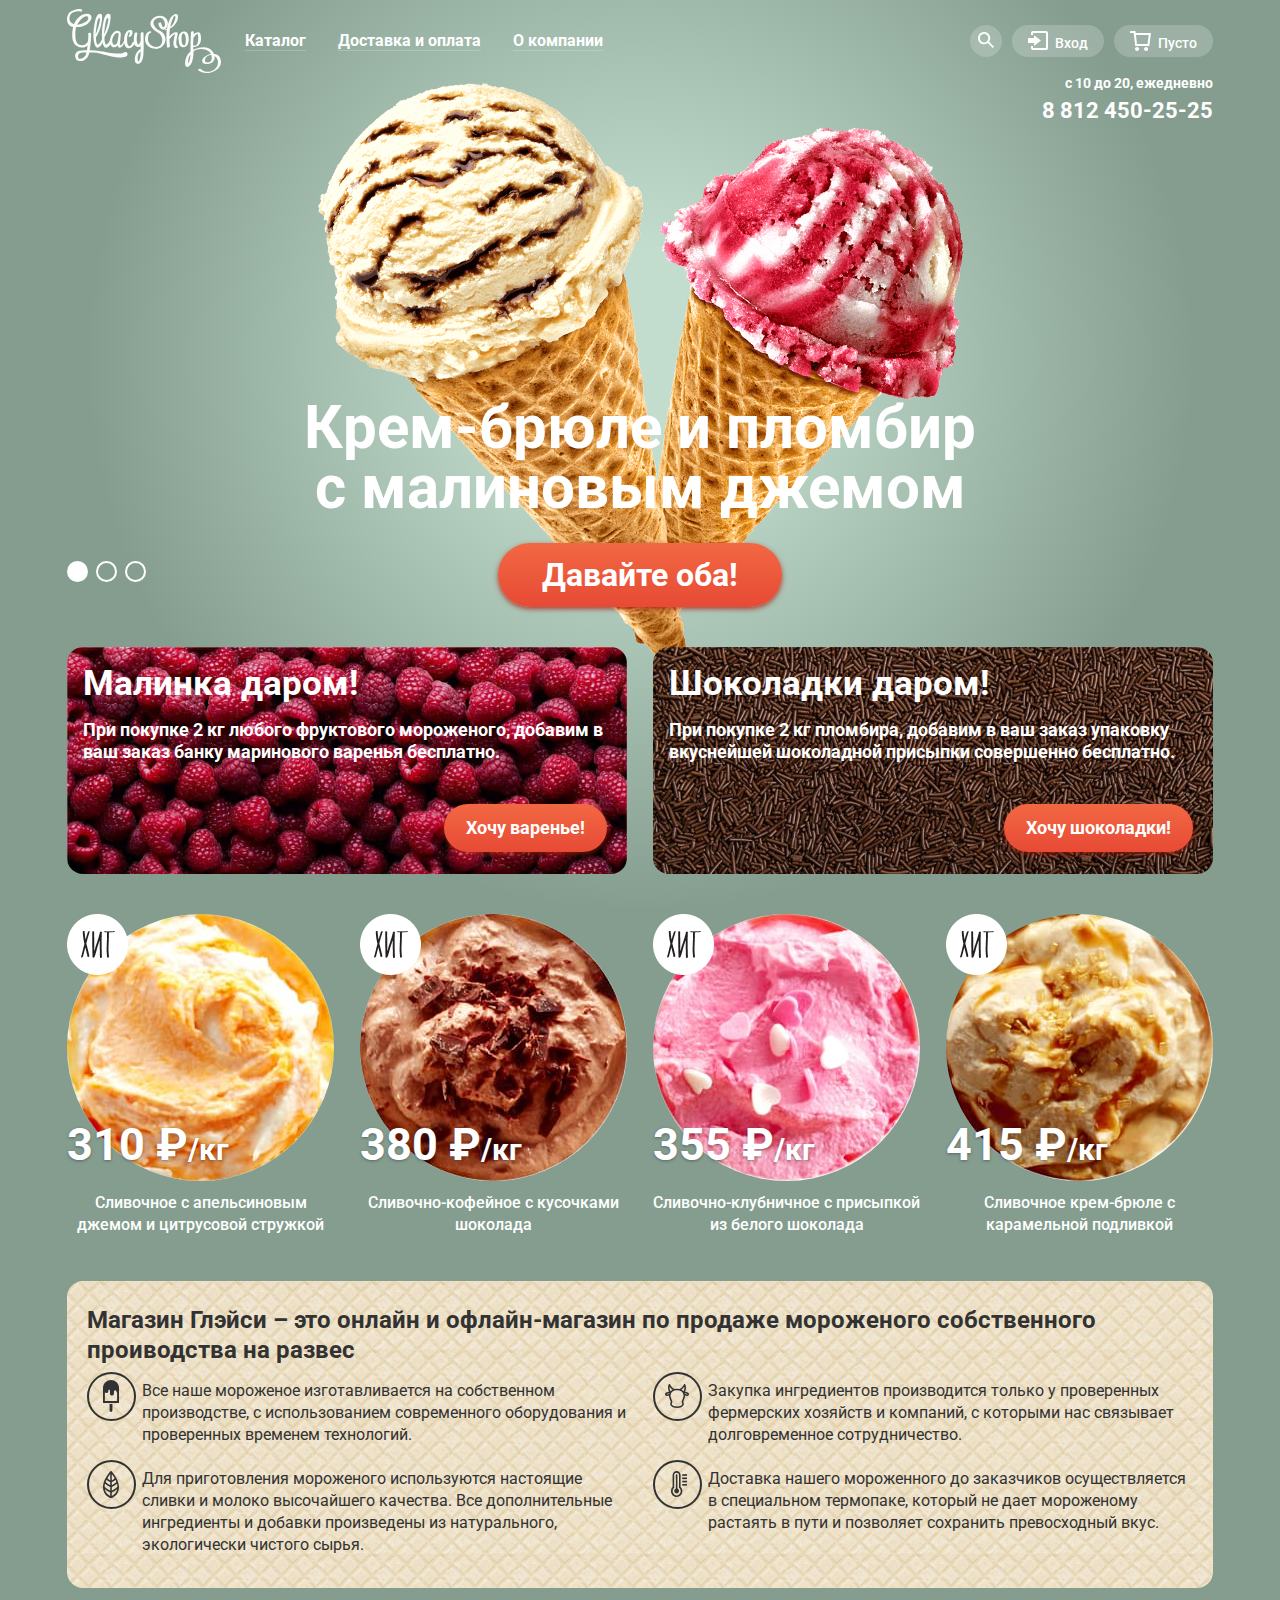
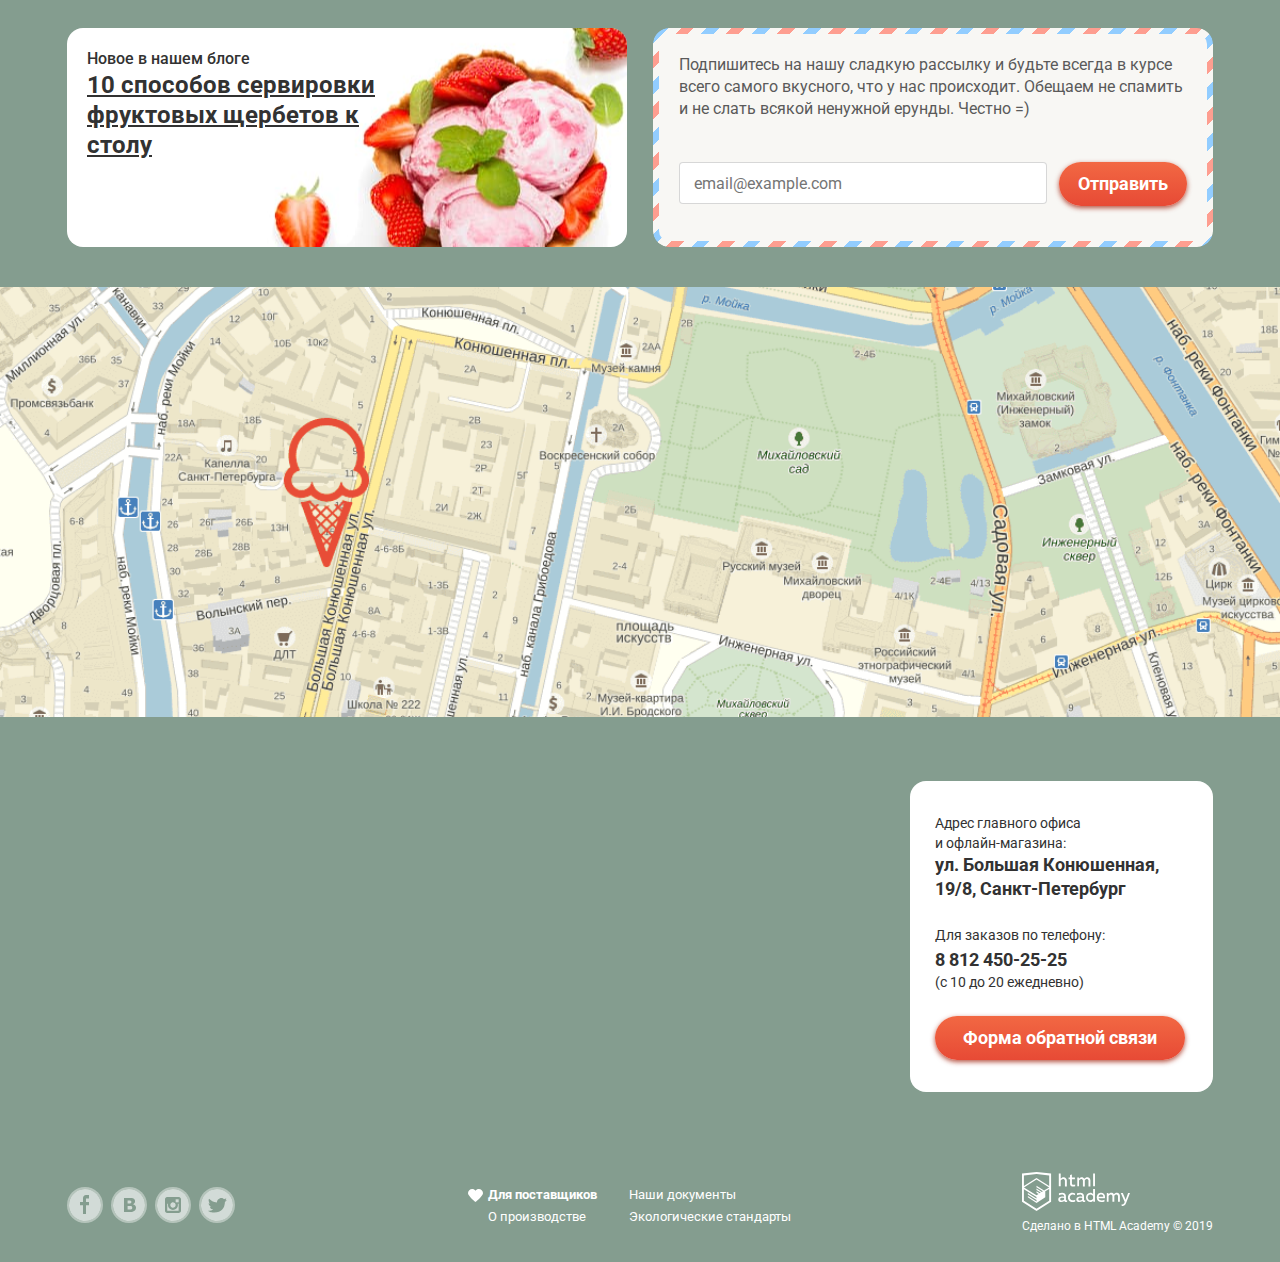
==== commit d8a42cae: "Добавил появление формы обратной связи" ====
--- a/index.html
+++ b/index.html
@@ -239,24 +239,26 @@
                 <li class="footer-nav-item"><a href="" class="footer-nav-item-link">Экологические стандарты</a></li>
             </ul>
             <p class="copyright">
-                <a href="https://htmlacademy.ru/intensive/htmlcss">
+                <a href="https://htmlacademy.ru/intensive/htmlcss" class="copyright-logo">
                     <img src="img/academy-logo.svg" width="108" height="39" alt="Логотип HTML Academy">
                 </a>
-                <span>Сделано в <a href="https://htmlacademy.ru/intensive/htmlcss" class="copyright-link">HTML Academy</a> &#169; 2019</span>
+                Сделано в <a href="https://htmlacademy.ru/intensive/htmlcss" class="copyright-link">HTML Academy</a> &#169; 2019
             </p>
         </footer>
     </div>
 
+    <div class="overlay">
+    </div>
     <section class="feedback-modal">
         <h2 class="feedback-title">Мы обязательно вам ответим!</h2>
         <form action="https://echo.htmlacademy.ru" method="post" class="feedback-form">
             <p>
                 <label for="feedback-name" class="visually-hidden">Введите ваше имя</label>
-                <input type="text" name="feedback-name" id="feedback-name" placeholder="Имя Фамилия">
+                <input type="text" name="feedback-name" id="feedback-name" placeholder="Имя Фамилия" required>
             </p>
             <p>
                 <label for="feedback-email" class="visually-hidden">Введите ваше имя</label>
-                <input type="email" name="feedback-email" id="feedback-email" placeholder="email@example.com">
+                <input type="email" name="feedback-email" id="feedback-email" placeholder="email@example.com" required>
             </p>
             <p>
                 <label for="feedback-message" class="visually-hidden">Напишите сообщение</label>
@@ -266,6 +268,8 @@
         </form>
         <button type="button" class="close-btn" aria-label="Закрыть"></button>
     </section>
+
+    <script src="js/script.js"></script>
 </body>
 
 </html>--- a/css/style.css
+++ b/css/style.css
@@ -34,6 +34,24 @@
 
     --input-outline-basic: rgba(178, 178, 178, 0.52);
     --input-outline-focus: rgba(46, 136, 228, 0.52);
+}
+
+@keyframes bounce {
+    0% {
+        transform: translate(-50%, -2000px);
+    }
+
+    70% {
+        transform: translate(-50%, 30px);
+    }
+
+    90% {
+        transform: translate(-50%, -10px);
+    }
+
+    100% {
+        transform: translate(-50%, 0);
+    }
 }
 
 body {
@@ -984,12 +1002,6 @@
     border-radius: 16px;
 }
 
-.contact-information {
-    font-size: 14px;
-    line-height: 20px;
-    margin: 0;
-}
-
 .contact-bold {
     font-size: 18px;
     line-height: 24px;
@@ -1001,12 +1013,15 @@
 }
 
 .contacts p {
-    margin: 0;
-    margin-bottom: 23px;
+    font-size: 14px;
+    line-height: 20px;
+    margin: 0;
+    margin-bottom: 24px;
 }
 
 .contact-information-tel {
     color: var(--text-dark);
+    margin-top: 3px;
 }
 
 .contact-information-tel:hover,
@@ -1037,9 +1052,10 @@
 }
 
 .map iframe {
-    position: absolute;
     top: 0;
     z-index: 1;
+    width: 100%;
+    height: 430px;
 }
 
 
@@ -1115,12 +1131,12 @@
 }
 
 .footer-nav-item {
-    width: 50%;
+    width: 43%;
     position: relative;
 }
 
 .footer-nav-item:nth-child(2n) {
-    margin-left: -20px;
+    width: 57%;
 }
 
 .footer-nav-item-link {
@@ -1163,10 +1179,6 @@
     margin: 0;
 
     font-size: 12px;
-    justify-self: end;
-
-    display: flex;
-    flex-direction: column;
 }
 
 .copyright-link {
@@ -1180,8 +1192,9 @@
     color: var(--active-link-light);
 }
 
-.copyright span {
-    margin-top: -5px;
+.copyright-logo {
+    display: block;
+    margin-bottom: -3px;
 }
 
 .feedback-modal {
@@ -1193,7 +1206,7 @@
 
     position: fixed;
 
-    top: 200px;
+    top: 100px;
     left: 50%;
     transform: translateX(-50%);
 
@@ -1203,8 +1216,31 @@
 
     border-radius: 6px;
     display: none;
-}
-
+
+    z-index: 51;
+}
+
+.overlay {
+    position: fixed;
+    width: 100vw;
+    height: 100vh;
+    top: 50%;
+    left: 50%;
+    transform: translate(-50%, -50%);
+    background-color: rgba(0, 0, 0, 0.3);
+    display: none;
+    z-index: 50;
+}
+
+.show-block {
+    display: block;
+}
+
+.show-block-bounce {
+    display: block;
+    animation-name: bounce;
+    animation-duration: 0.6s;
+}
 
 .feedback-form {
     display: flex;
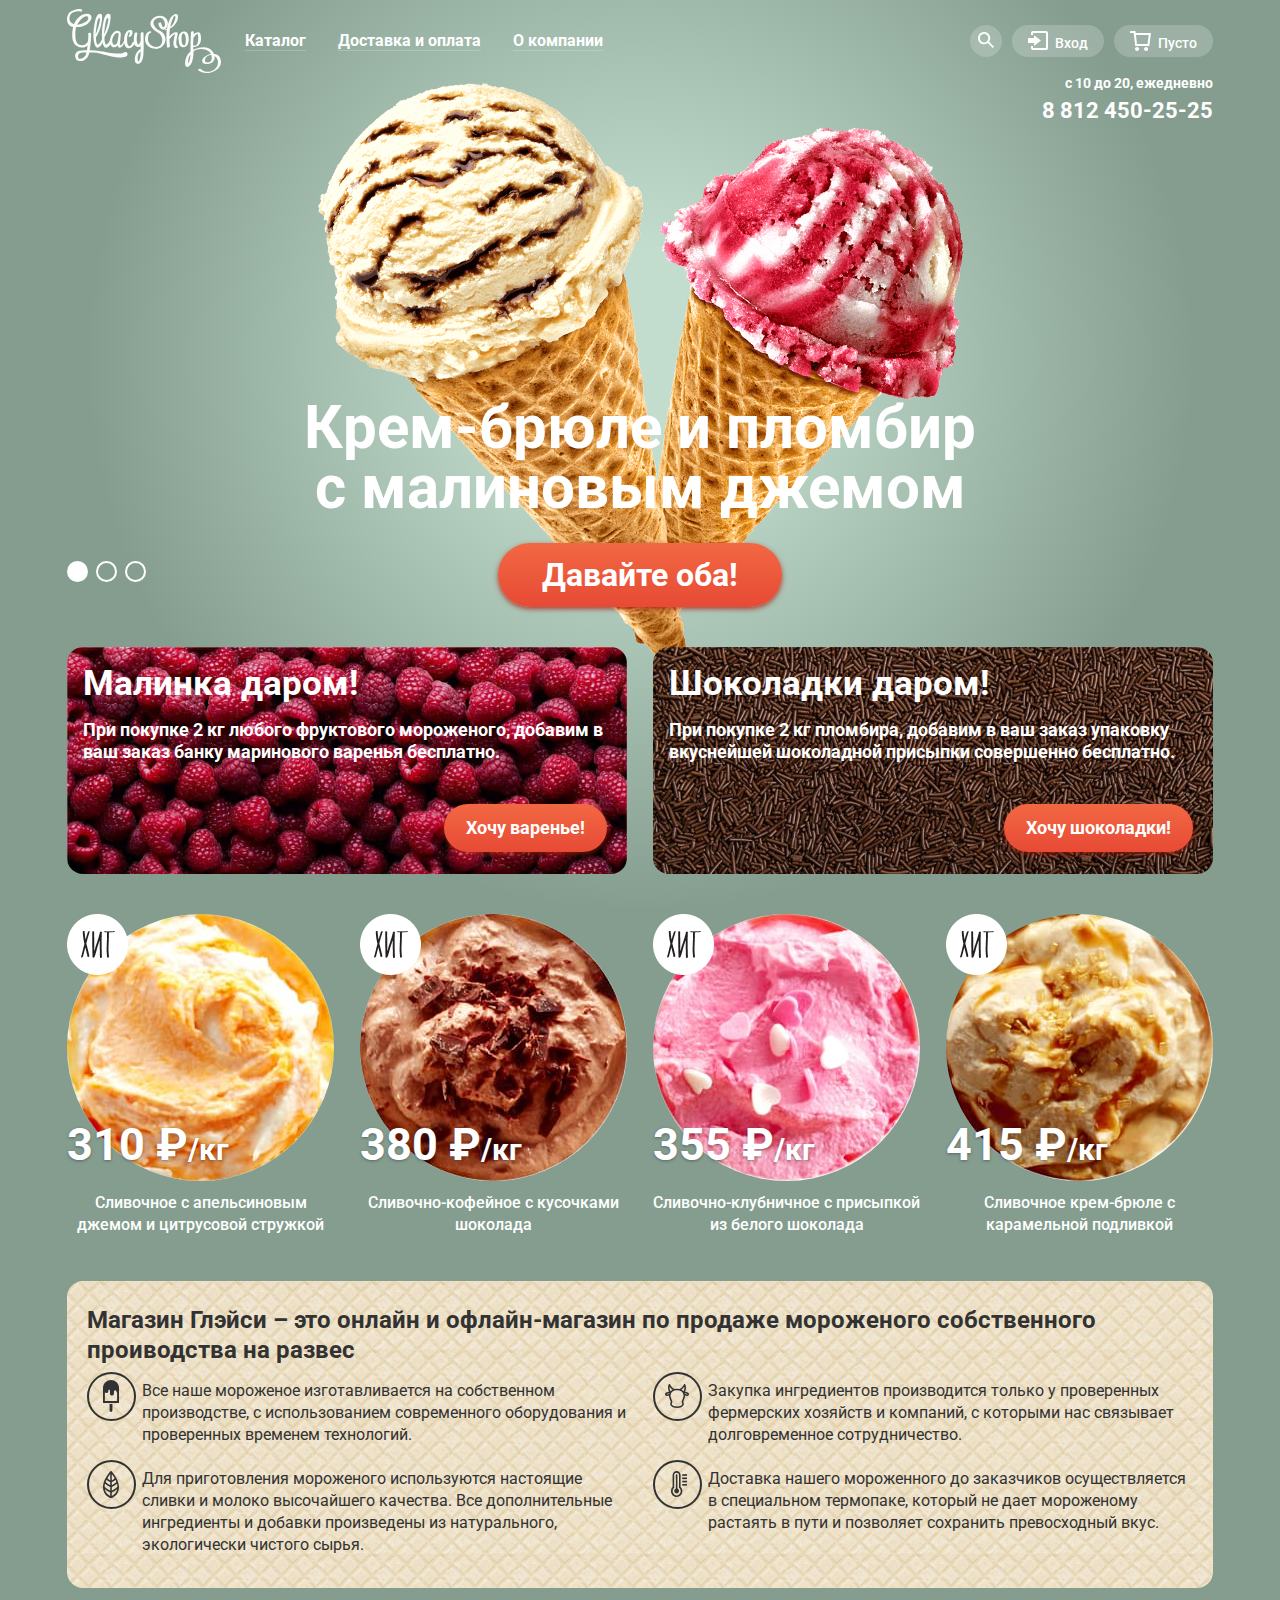
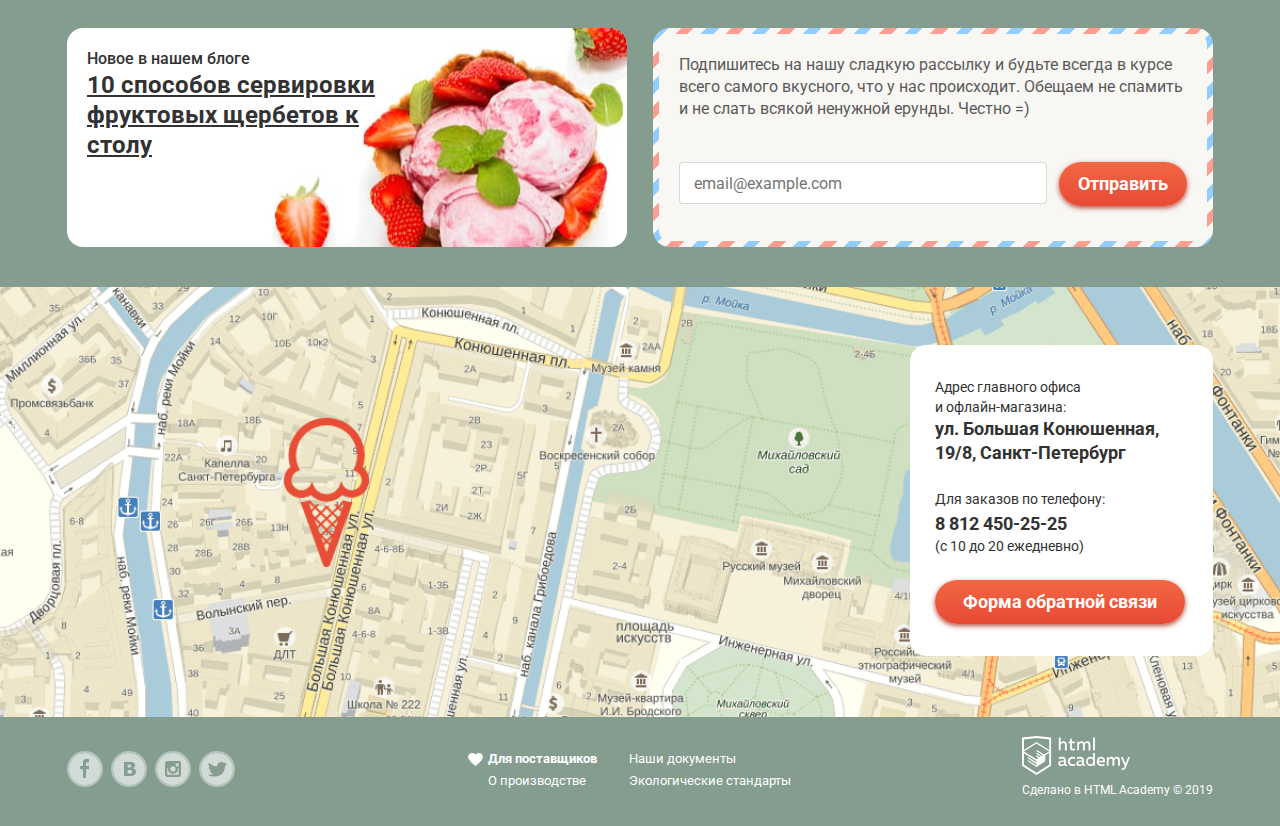
==== commit 904ff6c0: "Добавил абсолют для изображения карты" ====
--- a/index.html
+++ b/index.html
@@ -104,9 +104,9 @@
                     </li>
                 </ul>
                 <ul class="slider-pagination">
-                    <li><button type="button" aria-label="Первый слайд" class=" slider-pagination-btn current"></button></li>
-                    <li><button type="button" aria-label="Второй слайд" class=" slider-pagination-btn"></button></li>
-                    <li><button type="button" aria-label="Третий слайд" class=" slider-pagination-btn"></button></li>
+                    <li><button type="button" aria-label="Первый слайд" class="slider-pagination-btn current"></button></li>
+                    <li><button type="button" aria-label="Второй слайд" class="slider-pagination-btn"></button></li>
+                    <li><button type="button" aria-label="Третий слайд" class="slider-pagination-btn"></button></li>
                 </ul>
             </section>
             <section class="promotion">
@@ -221,8 +221,8 @@
                 <a href="" class="btn feedback-btn">Форма обратной связи</a>
             </section>
             <div class="map">
-                <img src="img/map.png" alt="Наш адрес: ул. Большая Конюшенная, 19/8, Санкт-Петербург">
-                <iframe src="https://yandex.ru/map-widget/v1/?um=constructor%3Aabe0b54c6a4013b25477e61514167dfbe3c66ac012b718eb6d06e2b5c3ca7144&amp;source=constructor" width="100%" height="430" frameborder="0"></iframe>
+                <img src="img/map.png" alt="Наш адрес: ул. Большая Конюшенная, 19/8, Санкт-Петербург" width="1200" height="430">
+                <iframe src="https://yandex.ru/map-widget/v1/?um=constructor%3Aabe0b54c6a4013b25477e61514167dfbe3c66ac012b718eb6d06e2b5c3ca7144&amp;source=constructor"></iframe>
             </div>
         </main>
         <footer class="footer">
--- a/css/style.css
+++ b/css/style.css
@@ -299,6 +299,7 @@
 
 .site-nav-item-link::after {
     display: inline-block;
+    vertical-align: middle;
     content: "";
     height: 1px;
     width: calc(100% - 28px);
@@ -1049,6 +1050,11 @@
     width: 100%;
     object-fit: cover;
     height: 430px;
+
+    position: absolute;
+    top: 0;
+    left: 0;
+    z-index: -1;
 }
 
 .map iframe {
@@ -1056,6 +1062,7 @@
     z-index: 1;
     width: 100%;
     height: 430px;
+    border: none;
 }
 
 
@@ -1453,7 +1460,7 @@
 }
 
 
-.products-filter label {
+.products-filter label:not(.sorting-label) {
     padding-left: 33px;
     position: relative;
 }
@@ -1853,6 +1860,7 @@
     background-repeat: no-repeat;
     background-position: center;
     display: inline-block;
+    vertical-align: middle;
 }
 
 .arrow-right {
@@ -1863,6 +1871,7 @@
     background-position: center;
     margin-right: -11px;
     display: inline-block;
+    vertical-align: middle;
 }
 
 .catalog-pagination-item-link {
@@ -1872,6 +1881,7 @@
     border-radius: 50%;
 
     display: inline-block;
+    vertical-align: middle;
     width: 26px;
     height: 26px;
 }
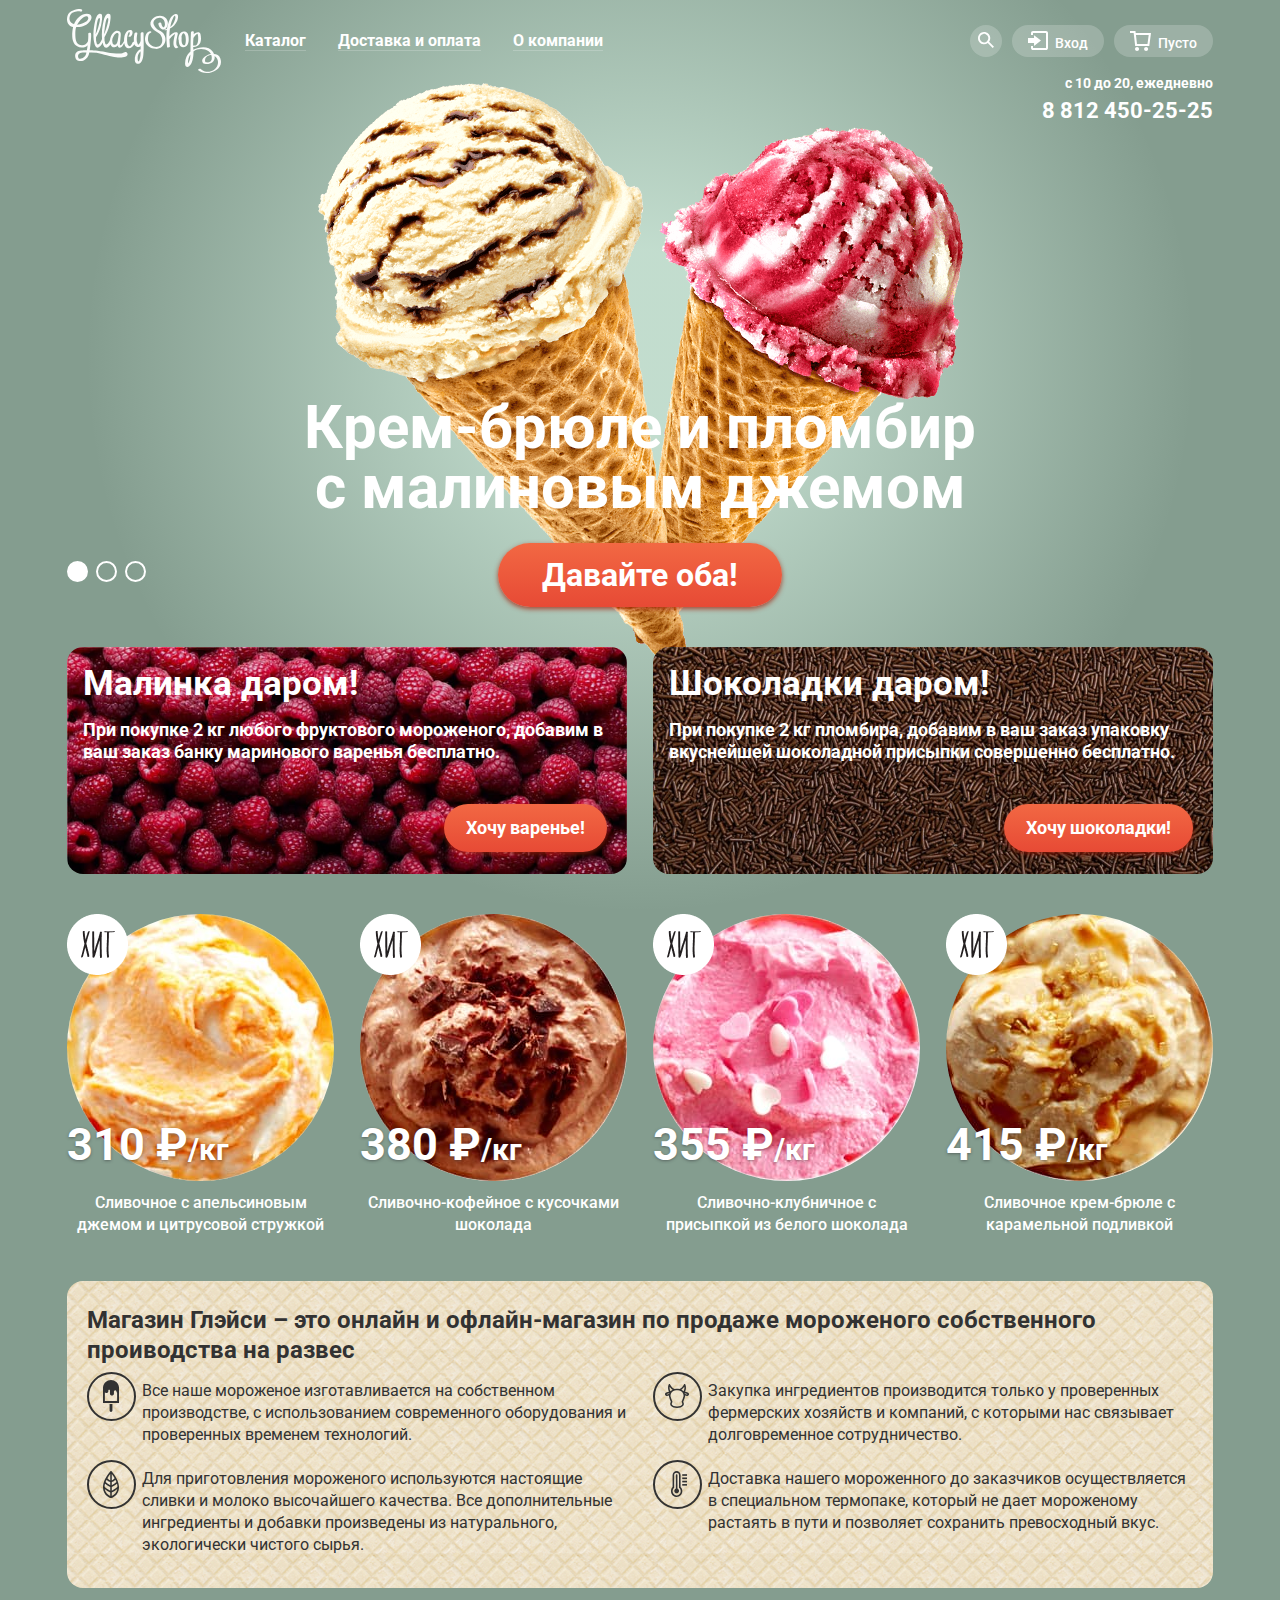
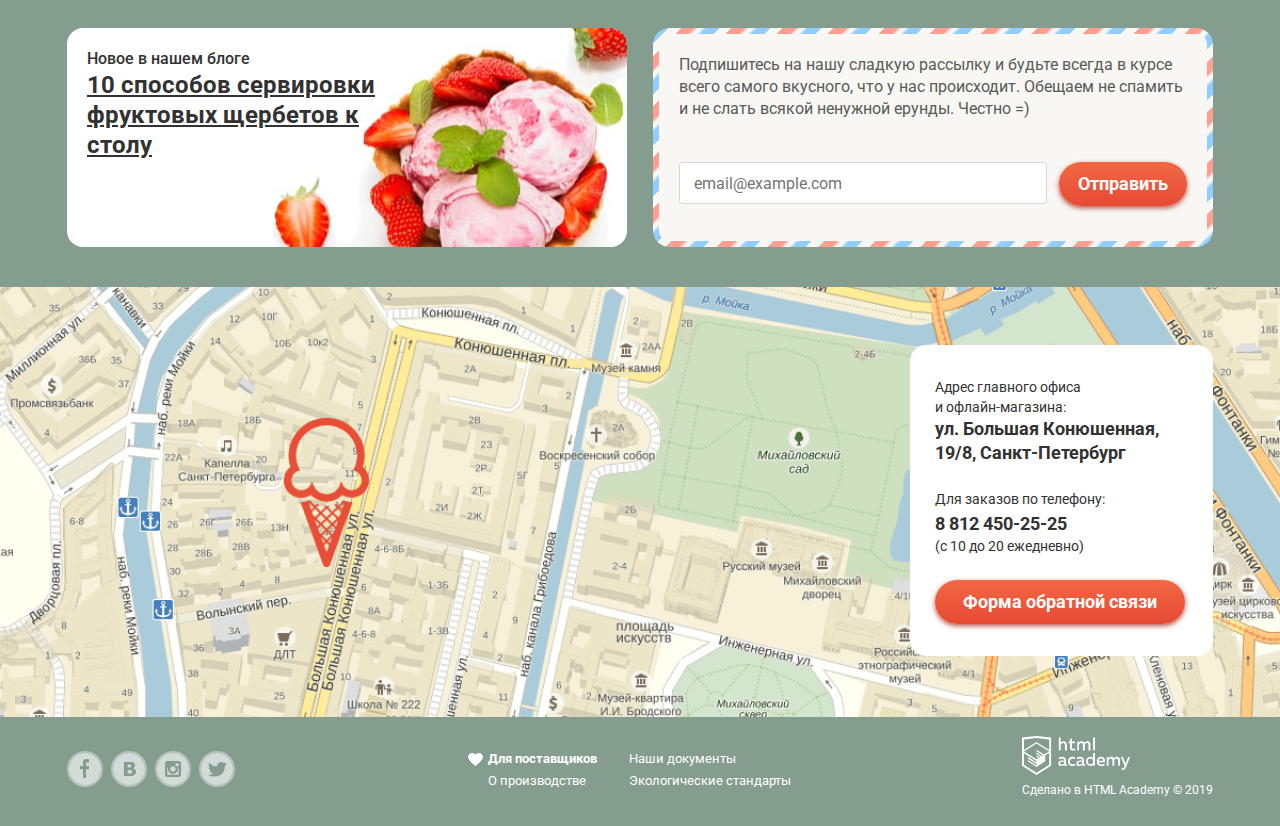
==== commit 49a2b12d: "Исправил замечания независимого наставника" ====
--- a/index.html
+++ b/index.html
@@ -6,7 +6,7 @@
     <title>Интернет-магазин мороженного Gllacy</title>
     <link href="https://fonts.googleapis.com/css2?family=Roboto:wght@400;500;700&display=swap" rel="stylesheet">
     <link rel="stylesheet" href="css/normalize.css">
-    <link rel="stylesheet" href="css/style.css">
+    <link rel="stylesheet" href="css/style.min.css">
 </head>
 
 <body class="page-body slide-1">
@@ -44,7 +44,7 @@
                     </form>
                 </li>
                 <li class="user-nav-item user-nav-item-login">
-                    <a href="" class="user-nav-btn user-nav-btn-login">
+                    <a href="login.html" class="user-nav-btn user-nav-btn-login">
                         <svg width="20" height="20" viewBox="0 0 20 20" fill="none" xmlns="http://www.w3.org/2000/svg">
                             <path d="M6.04 14.88L12.96 9.5L6.04 4.13V7.04H0V11.96H6.04V14.88Z" />
                             <path d="M18 0H5C4.46957 0 3.96086 0.210714 3.58579 0.585786C3.21071 0.960859 3 1.46957 3 2V4H5V2H18V17H5V15H3V17C3 17.5304 3.21071 18.0391 3.58579 18.4142C3.96086 18.7893 4.46957 19 5 19H18C18.5304 19 19.0391 18.7893 19.4142 18.4142C19.7893 18.0391 20 17.5304 20 17V2C20 1.46957 19.7893 0.960859 19.4142 0.585786C19.0391 0.210714 18.5304 0 18 0Z" />
@@ -71,7 +71,7 @@
                     </section>
                 </li>
                 <li class="user-nav-item">
-                    <a href="" class="user-nav-btn user-nav-btn-cart">
+                    <a href="cart.html" class="user-nav-btn user-nav-btn-cart">
                         <svg width="21" height="20" viewBox="0 0 21 20" fill="none" xmlns="http://www.w3.org/2000/svg">
                             <path d="M5.70345 2L5.46161 0H0V2H3.66795L5.17946 15H19.2869L21 2H5.70345ZM17.5034 13H6.97313L5.96545 4H18.6924L17.5034 13Z" />
                             <path d="M7.03359 20C8.14664 20 9.04894 19.1046 9.04894 18C9.04894 16.8954 8.14664 16 7.03359 16C5.92054 16 5.01823 16.8954 5.01823 18C5.01823 19.1046 5.92054 20 7.03359 20Z" />
@@ -201,7 +201,7 @@
                     <p>Подпишитесь на нашу сладкую рассылку и будьте всегда в курсе всего самого вкусного, что у нас происходит. Обещаем не спамить и не слать всякой ненужной ерунды. Честно =)</p>
                     <form action="https://echo.htmlacademy.ru" method="post" class="subscribe-form">
                         <label aria-label="Введите e-mail">
-                            <input type="email" name="subscribe-email" id="subscribe-email" placeholder="email@example.com">
+                            <input type="email" name="subscribe-email" id="subscribe-email" placeholder="email@example.com" required>
                         </label>
                         <button type="submit" class="btn blog-preview-btn">Отправить</button>
                     </form>
@@ -218,7 +218,7 @@
                     <a href="tel:+78124502525" class="contact-bold contact-information-tel">8 812 450-25-25</a>
                     (с 10 до 20 ежедневно)
                 </p>
-                <a href="" class="btn feedback-btn">Форма обратной связи</a>
+                <a href="feedback.html" class="btn feedback-btn">Форма обратной связи</a>
             </section>
             <div class="map">
                 <img src="img/map.png" alt="Наш адрес: ул. Большая Конюшенная, 19/8, Санкт-Петербург" width="1200" height="430">
@@ -269,7 +269,7 @@
         <button type="button" class="close-btn" aria-label="Закрыть"></button>
     </section>
 
-    <script src="js/script.js"></script>
+    <script src="js/script.min.js"></script>
 </body>
 
 </html>--- a/css/style.min.css
+++ b/css/style.min.css
@@ -0,0 +1 @@
+@-webkit-keyframes bounce{0%{transform:translate(-50%,-2000px)}70%{transform:translate(-50%,30px)}90%{transform:translate(-50%,-10px)}to{transform:translate(-50%,0)}}@keyframes bounce{0%{transform:translate(-50%,-2000px)}70%{transform:translate(-50%,30px)}90%{transform:translate(-50%,-10px)}to{transform:translate(-50%,0)}}:root{--basic-white: #fff;--basic-black: #000;--text-dark: #323232;--text-light-dark: #5A5A5A;--text-light: #999999;--text-extra-light: #ABABAB;--main-btn-light-red: #F26843;--main-btn-dark-red: #E74A35;--main-btn-shadow: rgba(160, 32, 11, 0.76);--main-active-btn-shadow: #942718;--advantages-bg: #EDE0C5;--popup-bg: #F8F7F4;--active-link-light: #FFBC9E;--active-link-dark: #E84D37;--site-bg-1: #849D8F;--site-bg-2: #8996A6;--site-bg-3: #9D8B84;--bg-white-opacity-2: rgba(255, 255, 255, 0.2);--bg-white-opacity-4: rgba(255, 255, 255, 0.4);--bg-white-opacity-5: rgba(255, 255, 255, 0.5);--bg-white-opacity-7: rgba(255, 255, 255, 0.7);--bg-white-opacity-8: rgba(255, 255, 255, 0.8);--bg-black-opacity-07: rgba(0, 0, 0, 0.07);--bg-black-opacity-4: rgba(0, 0, 0, 0.4);--price-shadow: rgba(49, 50, 53, 0.5);--active-class-shadow: #696969;--outline-color: #6997C6;--input-outline-basic: rgba(178, 178, 178, 0.52);--input-outline-focus: rgba(46, 136, 228, 0.52);--sublist-item-hover: #FBDED7;--sublist-item-active: #F6B5A5;--sublist-item-current: #D07058;--close-btn-color: #333333;--range-scale-color: #d7dcde;--range-toggle-color: #ababab;--range-toggle-shadow: #cfcfcf;--cart-row-line: #CACAC7;--promotion-bg-raspberry: #4E0D1D;--promotion-bg-chocolate: #3A2217;--subscribe-gradient-milky: #f8f7f4;--subscribe-gradient-blue: #92cdff;--subscribe-gradient-red: #fe9e90}body{min-width:1200px;margin:0;padding:0;font-family:"Roboto","Arial",sans-serif;font-size:16px;line-height:22px}html{overflow-y:scroll;overflow-x:hidden}a{text-decoration:none}img{max-width:100%;height:auto}.visually-hidden{position:absolute;width:1px;height:1px;margin:-1px;border:0;padding:0;white-space:nowrap;-webkit-clip-path:inset(100%);clip-path:inset(100%);clip:rect(0 0 0 0);overflow:hidden}.btn,body{color:var(--basic-white)}.btn{font:inherit;font-weight:700;background:linear-gradient(var(--main-btn-light-red),var(--main-btn-dark-red));box-shadow:0 2px 5px 0 var(--main-btn-shadow);border:0;display:inline-block;vertical-align:middle}.btn:focus,.btn:hover{background:linear-gradient(var(--bg-white-opacity-2),var(--bg-white-opacity-2)),linear-gradient(var(--main-btn-light-red),var(--main-btn-dark-red))}.btn:active{background:linear-gradient(var(--bg-black-opacity-07),var(--bg-black-opacity-07)),linear-gradient(var(--main-btn-light-red),var(--main-btn-dark-red));box-shadow:inset 0 2px 2px var(--main-active-btn-shadow)}.breadcrumbs-list{list-style:none;margin:-30px 0 0;padding:0}.breadcrumbs-item{display:inline-block;vertical-align:middle;margin-right:19px;position:relative}.breadcrumbs-item::after{position:absolute;content:"";width:6px;height:6px;display:block;background-image:url(../img/dubble-arrow.svg);right:-15px;top:calc(50% - 2px)}.breadcrumbs-item:last-child::after{display:none}.breadcrumbs-item a{color:var(--basic-white);font-size:14px;line-height:16px}.breadcrumbs-item a:focus,.breadcrumbs-item a:hover{color:var(--active-link-light)}.breadcrumbs-item a:not([href]){cursor:default;color:var(--basic-white)}.page-body,.page-body.slide-1{background-color:var(--site-bg-1)}.page-body{background-repeat:no-repeat;background-position:center 83px,center top}.page-body.slide-1{background-image:url(../img/icecream-slider-1.png),radial-gradient(circle 554px at center 358px,rgba(215,242,227,.75) 108px,transparent)}.page-body.slide-2{background-image:url(../img/icecream-slider-2.png),radial-gradient(circle 554px at center 358px,rgba(215,242,227,.75) 108px,transparent);background-color:var(--site-bg-2)}.page-body.slide-3{background-image:url(../img/icecream-slider-3.png),radial-gradient(circle 554px at center 358px,rgba(215,242,227,.75) 108px,transparent);background-color:var(--site-bg-3)}.container{width:1146px;margin:0 auto;padding:0 27px}.index-columns{display:flex;justify-content:space-between;margin-bottom:40px}.header{display:grid;grid-template-columns:267px 267px 267px 267px;-moz-column-gap:26px;column-gap:26px;margin-top:9px}.header-logo{width:154px;height:64px;margin-right:10px}.site-nav{grid-column:1/4;display:flex;align-items:center}.site-nav-list,.site-nav-sublist{list-style:none;margin:0;padding:0}.site-nav-list{display:flex;flex-wrap:wrap;max-width:600px;line-height:18px}.site-nav-sublist{display:none;position:absolute;top:calc(100% + 6px);left:-5px;z-index:1;border-radius:4px;color:var(--text-dark);font-size:14px;line-height:16px;background-color:var(--basic-white);box-shadow:0 20px 20px 0 var(--bg-black-opacity-4);overflow:hidden}.site-nav-item-catalog{position:relative}.site-nav-item-catalog::after{display:block;width:100%;height:7px;content:"";background-color:transparent;position:absolute}.site-nav-item-catalog:focus-within .site-nav-sublist,.site-nav-item-catalog:hover .site-nav-sublist,.user-nav-item-login:focus-within .popup-login,.user-nav-item-login:hover .popup-login,.user-nav-item-search:focus-within .search-form,.user-nav-item-search:hover .search-form{display:block}.site-nav-sublist:hover{display:block}.site-nav-item{margin-right:4px;position:relative}.site-nav-item-link{color:var(--basic-white);font-weight:700;display:inline-block;vertical-align:middle;padding:6px 14px;border-radius:26px;position:relative}.site-nav-item-link::after{display:inline-block;vertical-align:middle;content:"";height:1px;width:calc(100% - 28px);position:absolute;background-color:var(--bg-white-opacity-2);left:14px;bottom:5px}.site-nav-item-link:focus,.site-nav-item-link:hover{color:var(--text-dark);background-color:var(--basic-white)}.site-nav-item-link:active{background-color:var(--basic-white);color:var(--text-dark);box-shadow:inset 0 2px 1px var(--active-class-shadow)}.site-nav-item-link.current{color:var(--basic-white);background-color:var(--sublist-item-current)}.site-nav-item-link.current::after{display:none}.site-nav-sublist-item{padding:0 20px}.site-nav-sublist-item a{color:var(--text-dark);display:inline-block;vertical-align:middle;padding:10px 0;white-space:nowrap}.site-nav-sublist-item:focus,.site-nav-sublist-item:hover{background-color:var(--sublist-item-hover)}.site-nav-sublist-item:active{background-color:var(--sublist-item-active)}.site-nav-sublist-item:nth-child(1){line-height:18px;font-weight:700;margin-bottom:1px;position:relative}.site-nav-sublist-item:nth-child(1)::after{display:block;content:"";height:1px;position:absolute;background-color:rgba(50,50,50,.2);bottom:-1px;left:6px;right:9px}.site-nav-sublist-item.current{background-color:var(--sublist-item-current)}.user-nav{display:flex;justify-content:flex-end;flex-wrap:wrap;align-items:center;list-style:none;margin:0;padding:0}.user-nav-btn{display:inline-block;vertical-align:middle;color:var(--basic-white);font-weight:500;font-size:14px;line-height:16px;background-color:var(--bg-white-opacity-2)}.user-nav-item{position:relative;margin-right:10px}.user-nav-item:last-child{margin-right:0}.user-nav-item>a{padding:6px 16px;border-radius:20px}.user-nav-btn:focus,.user-nav-btn:hover{color:var(--text-dark);background-color:var(--basic-white)}.user-nav-btn-search{width:32px;height:32px;border:0;border-radius:50%;cursor:pointer}.user-nav-btn-search svg{fill:var(--basic-white)}.user-nav-btn-login:focus svg,.user-nav-btn-login:hover svg,.user-nav-btn-search:focus svg,.user-nav-btn-search:hover svg{fill:var(--basic-dark)}.user-nav-btn-cart,.user-nav-btn-login{display:flex;align-items:flex-end}.user-nav-btn-cart svg,.user-nav-btn-login svg{fill:var(--basic-white);margin-right:7px}.user-nav-btn-cart.filled svg{fill:var(--basic-dark);margin-right:7px}.user-nav-btn-cart:focus svg,.user-nav-btn-cart:hover svg{fill:var(--basic-dark)}.search-form{z-index:3}.popup-login,.search-form{position:absolute;color:var(--text-dark);background-color:var(--popup-bg);box-shadow:0 20px 20px var(--bg-black-opacity-4);border-radius:4px;right:0;top:calc(100% + 4px);display:none}.popup-login:hover,.search-form:hover{display:block}.user-nav-item-login::after,.user-nav-item-search::after{display:block;width:100%;height:7px;content:"";background-color:transparent;position:absolute}.search-form{padding:20px 15px}.popup-login{z-index:3;padding:20px 17px 22px 19px}.popup-login p{margin:0 0 20px;padding:0}.popup-login input,.search-form input{font:inherit;color:var(--text-dark);font-size:14px;line-height:16px;text-indent:15px;border:0;border-radius:4px;padding:0;outline:0;box-shadow:inset 0 0 0 1px var(--input-outline-basic)}.popup-login input:hover,.search-form input:hover{box-shadow:inset 0 0 0 2px var(--input-outline-basic)}.popup-login input:focus,.search-form input:focus{box-shadow:inset 0 0 0 2px var(--input-outline-focus)}.search-form input{width:311px;height:42px}.login-form{display:flex;flex-wrap:wrap;width:240px}.popup-login input{width:239px;height:42px}.popup-login-link{color:var(--text-dark);font-size:13px;line-height:15px;text-decoration:underline}.popup-login-link:active,.popup-login-link:hover{color:var(--active-link-dark)}.popup-login-entry-btn{font-size:18px;line-height:16px;padding:14px 25px;border-radius:26px}.popup-login-list{margin-left:auto;align-self:center}.popup-login-list a{padding:3px 0;display:block}.header-contacts{font-size:14px;line-height:16px;font-weight:700;text-align:end;grid-column:4/5;margin:2px 0 0;z-index:1}.header-contacts a{display:inline-block;vertical-align:middle;color:var(--basic-white);font-size:22px;line-height:24px;margin-top:8px}.header-contacts a:active,.header-contacts a:hover,.popup-login-link:focus{color:var(--active-link-light)}.main,.slider{position:relative}.slider{padding-top:275px;margin-bottom:40px}.slider-list,.slider-pagination{list-style:none;margin:0;padding:0}.slider-list{text-align:center}.slider-item{display:none;width:672px;margin:0 auto}.slider-item.current{display:block}.slider-item-title{font-size:60px;line-height:60px;font-weight:700;text-align:center}.slider-btn{font-size:32px;line-height:44px;padding:10px 44px;border-radius:70px;margin-top:25px}.slider-pagination{position:absolute;bottom:21px;left:0;z-index:5;display:flex;width:79px;justify-content:space-between}.slider-pagination-btn{padding:0;width:21px;height:21px;background-color:transparent;border:2px solid var(--basic-white);border-radius:50%}.slider-pagination-btn:not(.current){cursor:pointer}.slider-pagination-btn.current{background-color:var(--basic-white)}.slider-pagination-btn:hover:not(.current){background-color:var(--bg-white-opacity-4)}.promotion{margin-bottom:40px}.promotion-list{list-style:none;display:flex;flex-wrap:wrap;justify-content:space-between;margin:0;padding:0}.promotion-item{box-sizing:border-box;flex-basis:560px;padding:16px 20px 16px 16px;border-radius:16px;display:flex;flex-direction:column}.promotion-item:nth-child(1),.promotion-item:nth-child(2){color:var(--basic-white);background-color:var(--promotion-bg-raspberry);background-image:url(../img/raspberry-bg.jpg);background-size:cover}.promotion-item:nth-child(2){background-color:var(--promotion-bg-chocolate);background-image:url(../img/chocolate-bg.jpg)}.promotion-item-title{font-size:35px;line-height:41px;font-weight:700;padding:0;margin:0 0 15px}.promotion-item p{font-size:18px;font-weight:700;margin:0;padding:0}.promotion-item-btn{font-size:18px;line-height:24px;font-weight:700;margin-left:auto;margin-top:41px;margin-bottom:6px;padding:12px 22px;border-radius:70px}.sales-hits{margin-bottom:35px}.sales-hits-list{list-style:none;margin:0;padding:0;display:grid;grid-template-columns:1fr 1fr 1fr 1fr;-moz-column-gap:26px;column-gap:26px}.sales-hits-item .product-card::after{content:"";display:block;width:61px;height:61px;position:absolute;background-image:url(../img/hit.png);top:0;left:0}.advantages{color:var(--text-dark);background-color:var(--advantages-bg);background-image:url(../img/pattern.png);margin-bottom:40px;padding:24px 20px 0;box-sizing:border-box;border-radius:16px}.advantages-title{font-size:24px;line-height:30px;margin:0 0 5px}.advantages-list{display:flex;flex-wrap:wrap;justify-content:space-between;list-style:none;margin:0;padding:0 0 20px}.advantages-item{flex-basis:calc(540px - 55px);margin-bottom:12px;padding-left:55px;padding-top:10px;background-repeat:no-repeat;background-size:49px 49px;background-position:0 2px}.advantages-item:nth-child(1){background-image:url(../img/icecream.svg)}.advantages-item:nth-child(2){background-image:url(../img/cow.svg)}.advantages-item:nth-child(3){background-image:url(../img/leaf.svg)}.advantages-item:nth-child(4){background-image:url(../img/thermometer.svg)}.blog-preview{flex-basis:560px;box-sizing:border-box;color:var(--text-dark);background-color:var(--basic-white);background-image:url(../img/strawberry-bg.jpg);background-repeat:no-repeat;background-position:center;padding:20px;border-radius:16px}.blog-preview-new{font-weight:500}.blog-preview-link{color:var(--text-dark);font-size:24px;line-height:30px;font-weight:700;text-decoration:underline}.blog-preview-link:active,.blog-preview-link:focus,.blog-preview-link:hover{color:var(--active-link-dark)}.blog-preview-title{margin:0;width:60%}.subscribe{flex-basis:560px;box-sizing:border-box;padding:6px;border-radius:16px;color:var(--text-light-dark);background-image:linear-gradient(var(--subscribe-gradient-milky),var(--subscribe-gradient-milky)),repeating-linear-gradient(-45deg,var(--subscribe-gradient-blue),var(--subscribe-gradient-blue) 9px,var(--subscribe-gradient-milky),var(--subscribe-gradient-milky),var(--subscribe-gradient-red) 18px,var(--subscribe-gradient-red) 27px,var(--subscribe-gradient-milky) 27px,var(--subscribe-gradient-milky) 36px);background-clip:content-box,padding-box}.subscribe p{margin:20px 16px 42px 20px}.subscribe-form{margin-left:20px;margin-bottom:35px;display:flex;justify-content:space-between}.subscribe-form input{font:inherit;color:var(--text-dark);line-height:24px;text-indent:15px;width:368px;height:42px;border:0;border-radius:4px;padding:0;outline:0;box-shadow:inset 0 0 0 1px var(--input-outline-basic)}.subscribe-form input:hover{box-shadow:inset 0 0 0 2px var(--input-outline-basic)}.subscribe-form input:focus{box-shadow:inset 0 0 0 2px var(--input-outline-focus)}.blog-preview-btn{margin-right:20px;padding:10px 19px;border-radius:70px;font-size:18px;line-height:24px}.contacts{color:var(--text-dark);background-color:var(--basic-white);position:absolute;z-index:3;right:0;bottom:67px;width:253px;padding:32px 25px;border-radius:16px}.contact-bold{font-size:18px;line-height:24px;font-weight:700;display:inline-block;vertical-align:middle;width:100%}.contacts p{font-size:14px;line-height:20px;margin:0 0 24px}.contact-information-tel{color:var(--text-dark);margin-top:3px}.contact-information-tel:active,.contact-information-tel:focus,.contact-information-tel:hover{color:var(--active-link-light)}.contacts .feedback-btn{font-size:18px;line-height:24px;font-weight:700;padding:10px 28px;border-radius:70px}.map{position:relative;width:100vw;left:calc(-50vw + 50%)}.map iframe,.map img{top:0;width:100%;height:430px}.map img{-o-object-fit:cover;object-fit:cover;position:absolute;left:0;z-index:-1}.map iframe{z-index:1;border:0}.footer{padding-top:13px;padding-bottom:25px;display:flex;justify-content:space-between}.socials-list{margin:0}.footer-nav-list,.socials-list{list-style:none;padding:0}.socials-list{display:flex;align-items:center;flex-wrap:wrap}.socials-item a{display:inline-block;vertical-align:middle;width:32px;height:32px;margin-right:8px;border:2px solid var(--bg-white-opacity-5);border-radius:50%;background-repeat:no-repeat;background-position:center;opacity:.8}.socials-item a:focus,.socials-item a:hover{opacity:1}.socials-item a:active{border:2px solid var(--bg-white-opacity-7);opacity:1}.socials-item-link-facebook{background-image:url(../img/facebook.svg)}.socials-item-link-vk{background-image:url(../img/vk.svg)}.socials-item-link-instagram{background-image:url(../img/instagram.svg)}.socials-item-link-twitter{background-image:url(../img/twitter.svg)}.footer-nav-list{display:flex;flex-wrap:wrap;max-width:330px;align-items:center;align-self:center;margin:0 0 0 40px}.footer-nav-item{width:43%;position:relative}.footer-nav-item:nth-child(2n){width:57%}.footer-nav-item-link{font-size:13px;line-height:18px;color:inherit;white-space:nowrap}.footer-nav-item-link:active,.footer-nav-item-link:focus,.footer-nav-item-link:hover{color:var(--active-link-light)}.footer-nav-item:first-child{font-weight:700}.footer-nav-item:first-child::before{content:"";display:block;width:15px;height:13px;position:absolute;top:6px;left:-20px;background-image:url(../img/heart.svg);background-position:center left;background-repeat:no-repeat}.copyright{margin:0;font-size:12px}.copyright-link{font:inherit;color:var(--basic-white)}.copyright-link:active,.copyright-link:focus,.copyright-link:hover{color:var(--active-link-light)}.copyright-logo{display:block;margin-bottom:-3px}.feedback-modal,.overlay{position:fixed;left:50%;display:none}.feedback-modal{color:var(--text-dark);background-color:var(--popup-bg);width:480px;top:100px;transform:translateX(-50%);box-sizing:border-box;padding:25px;border-radius:6px;z-index:51}.overlay{width:100vw;height:100vh;top:50%;transform:translate(-50%,-50%);background-color:rgba(0,0,0,.3);z-index:50}.show-block,.user-nav-btn-cart.filled .cart-filled{display:block}.show-block-bounce{display:block;-webkit-animation-name:bounce;animation-name:bounce;-webkit-animation-duration:.6s;animation-duration:.6s}.feedback-form{display:flex;flex-direction:column}.feedback-title{font-size:24px;line-height:28px;font-weight:500;padding:0;margin:0 0 20px}.feedback-form p{margin:0 0 20px}.feedback-form input,.feedback-form textarea{font:inherit;color:var(--text-dark);line-height:20px;border:0;border-radius:4px;padding:12px 0;text-indent:14px;outline:0;box-shadow:inset 0 0 0 1px var(--input-outline-basic)}.feedback-form input:hover,.feedback-form textarea:hover{box-shadow:inset 0 0 0 2px var(--input-outline-basic)}.feedback-form input:focus,.feedback-form textarea:focus{box-shadow:inset 0 0 0 2px var(--input-outline-focus)}.feedback-form input{width:267px}.feedback-form textarea{width:100%;height:154px;resize:none}.feedback-submit-btn{font-size:18px;line-height:24px;padding:10px 24px;border-radius:70px;align-self:flex-end}.feedback-modal .close-btn{position:absolute;top:15px;right:15px;width:18px;height:18px;background-color:transparent;border:0;z-index:5;cursor:pointer}.feedback-modal .close-btn::after,.feedback-modal .close-btn::before{position:absolute;content:"";height:100%;width:2px;background-color:var(--close-btn-color);top:0;left:8px}.feedback-modal .close-btn:before{transform:rotate(45deg)}.feedback-modal .close-btn:after{transform:rotate(-45deg)}.products-filter{margin-bottom:30px}.products-filter fieldset{border:0;padding:0;margin-bottom:13px}.products-filter legend{margin-left:15px;margin-bottom:6px;font-weight:500}.sorting-field{flex-basis:196px}.price-field{flex-basis:218px}.range-controls{position:relative;height:18px;padding-top:18px;padding-right:20px;padding-left:20px;background-color:var(--bg-white-opacity-2);border-radius:20px}.range-controls .scale{position:relative;height:2px;background:var(--range-scale-color)}.range-controls .bar{position:absolute;left:33px;width:50%;height:2px;background:var(--basic-white)}.range-controls .toggle{position:absolute;top:9px;left:0;width:4px;height:4px;padding:0;border:8px solid var(--basic-white);background-color:var(--range-scale-color);border-radius:50%;box-shadow:0 2px 1px 0 var(--range-toggle-shadow);cursor:pointer}.range-controls .toggle-min{left:33px}.range-controls .toggle-max{left:130px}.fat-field{flex-basis:425px}.fillers-field{flex-basis:711px}.products-filter label,.products-filter select{font:inherit;font-size:16px;line-height:18px;font-weight:500;color:var(--basic-white)}.products-filter select{background:var(--bg-white-opacity-2);border-radius:20px;border:0;-webkit-appearance:none;-moz-appearance:none;appearance:none;padding:9px 35px 9px 15px;background-image:url(../img/select-arrow.svg);background-repeat:no-repeat;background-position:center right 15px}.products-filter select:hover{background-image:url(../img/select-arrow-black.svg)}.products-filter label:not(.sorting-label){padding-left:33px;position:relative}.fat-field-list label::before{content:"";display:block;width:16px;height:16px;border:3px solid var(--bg-white-opacity-8);border-radius:50%;position:absolute;top:-1px}.fat-field-list input:checked+label::after{content:"";display:block;width:0;height:0;border:4px solid var(--bg-white-opacity-8);border-radius:50%;position:absolute;top:6px;left:7px}.fat-field-list input:focus+label::before{outline:2px solid var(--outline-color)}.fillers-field-list label::before{content:"";display:block;width:17px;height:16px;border:2px solid var(--bg-white-opacity-8);border-radius:3px;position:absolute;top:2px}.fillers-field-list input:checked+label::before{display:none}.fillers-field-list input:checked+label::after{content:"";display:block;width:24px;height:20px;background-image:url(../img/checkbox-checked.svg);background-position:center;background-repeat:no-repeat;position:absolute;top:2px;left:0}.fillers-field-list input:focus+label::after,.fillers-field-list input:focus+label::before{outline:2px solid var(--outline-color)}.products-filter label:hover,.products-filter select:hover{color:var(--text-dark)}.products-filter .fat-field-title,.products-filter .fillers-field-title,.products-filter .price-field-title,.products-filter .sorting-field-title{font-size:14px;line-height:16px;font-weight:500}.fat-field-list{display:flex;flex-wrap:wrap;justify-content:space-between;list-style:none;margin:0;padding:7px 15px}.fat-field-list,.fillers-field-list,.products-filter-btn{background:var(--bg-white-opacity-2);border-radius:20px}.fillers-field-list{display:flex;flex-wrap:wrap;justify-content:space-between;list-style:none;margin:2px 0 0;padding:7px 21px 7px 15px}.products-filter-btn{color:var(--basic-white);font:inherit;font-size:16px;line-height:18px;font-weight:500;border:2px solid var(--basic-white);padding:7px 27px;margin-bottom:12px}.products-filter-btn:focus,.products-filter-btn:hover{color:var(--text-dark);background-color:var(--basic-white)}.products-filter-btn:active{background-color:var(--basic-white);box-shadow:inset 0 2px 1px var(--active-class-shadow)}.products-filter-form{display:flex;flex-wrap:wrap;justify-content:space-between;max-width:870px;align-items:flex-end}.cart{color:var(--text-dark);font-size:13px;line-height:16px;background-color:var(--popup-bg);box-shadow:0 20px 20px var(--bg-black-opacity-4);position:absolute;right:0;top:calc(100% + 4px);border-radius:4px;z-index:3;padding:21px 14px;width:540px;text-align:end}.user-nav-btn-cart.filled{color:var(--text-dark);background-color:var(--basic-white)}.cart,.cart-filled{display:none}.user-nav-item-cart.filled::after{display:block;width:100%;height:7px;content:"";background-color:transparent;position:absolute}.cart:hover{display:block}.product-card:focus-within .product-card-btn,.product-card:hover .product-card-btn,.user-nav-item-cart:focus-within .cart,.user-nav-item-cart:hover .cart{display:block}.cart-table{width:100%}.cart-table-row{display:flex;justify-content:space-between;align-items:center;width:100%;padding-bottom:20px}.cart-table td{display:inline-block;vertical-align:middle}.cart-table-row:last-child{border-bottom:1px solid var(--cart-row-line)}.cart-table-row .delete-btn{width:15px;height:15px;margin-right:9px;background-color:transparent;background-image:url(../img/cross.svg);background-repeat:no-repeat;background-position:center;border:0;cursor:pointer}.cart-item-img{margin-right:13px}.cart-item-name{margin-right:30px}.cart-item-name a{font:inherit;color:var(--text-dark)}.cart-item-name a:active,.cart-item-name a:hover{color:var(--active-link-dark)}.cart-item-price{margin-right:26px}.cart-item-total{margin-right:20px}.cart-price span{color:var(--text-extra-light)}.cart-item-img img{border-radius:50%}.cart-btn,.cart-total{line-height:16px;text-align:end;margin-top:15px}.cart-total{color:var(--text-dark);font-size:15px;font-weight:700;display:block}.cart-btn{font-size:18px;padding:13px 15px;border-radius:26px}.page-title{margin:1px 0 26px;font-size:35px;line-height:41px}.products{position:relative;margin-bottom:8px}.products-list{list-style:none;margin:0 0 40px;padding:0;display:grid;grid-template-columns:1fr 1fr 1fr 1fr;-moz-column-gap:26px;column-gap:26px}.products-list .product-card{margin-bottom:27px}.product-card{text-align:center;position:relative}.product-card:hover{z-index:1}.product-card:hover::before{position:absolute;content:"";display:block;background-color:var(--bg-white-opacity-2);width:calc(100% + 26px);height:calc(100% + 70px);margin-left:-13px;margin-top:-6px;border-radius:4px;z-index:-1}.product-card-link{color:var(--basic-white)}.product-card-img{border-radius:50%}.product-card-title{font-size:16px;text-align:center;font-weight:500;margin:0 auto;padding:25px 0 10px;width:257px}.product-card-price{margin:-65px 0 0;font-size:45px;line-height:45px;font-weight:700;text-shadow:0 1px 3px var(--price-shadow);text-align:left}.product-card-price span{font-size:30px;line-height:35px}.product-card-btn{font-size:18px;line-height:24px;padding:10px 16px;border-radius:50px;display:none;position:absolute;transform:translateX(-50%);left:50%;white-space:nowrap}.catalog-pagination-list{list-style:none;margin:0;display:flex;justify-content:flex-end;padding:0 0 31px;border-bottom:1px solid var(--bg-white-opacity-2)}.catalog-pagination-list li{text-align:center;margin-right:4px}.arrow-left{background-image:url(../img/icon-left-small.svg);background-repeat:no-repeat;background-position:center}.arrow-left,.arrow-right,.catalog-pagination-item-link{display:inline-block;vertical-align:middle;width:26px;height:26px}.arrow-right{background-image:url(../img/icon-right-small.svg);background-repeat:no-repeat;background-position:center;margin-right:-11px}.catalog-pagination-item-link{color:var(--basic-white);line-height:26px;font-weight:500;border-radius:50%}.catalog-pagination-item-link:focus,.catalog-pagination-item-link:hover{background-color:var(--bg-white-opacity-2)}.catalog-pagination-item-link:active,.catalog-pagination-item-link:not([href]){color:var(--text-dark);background-color:var(--basic-white)}